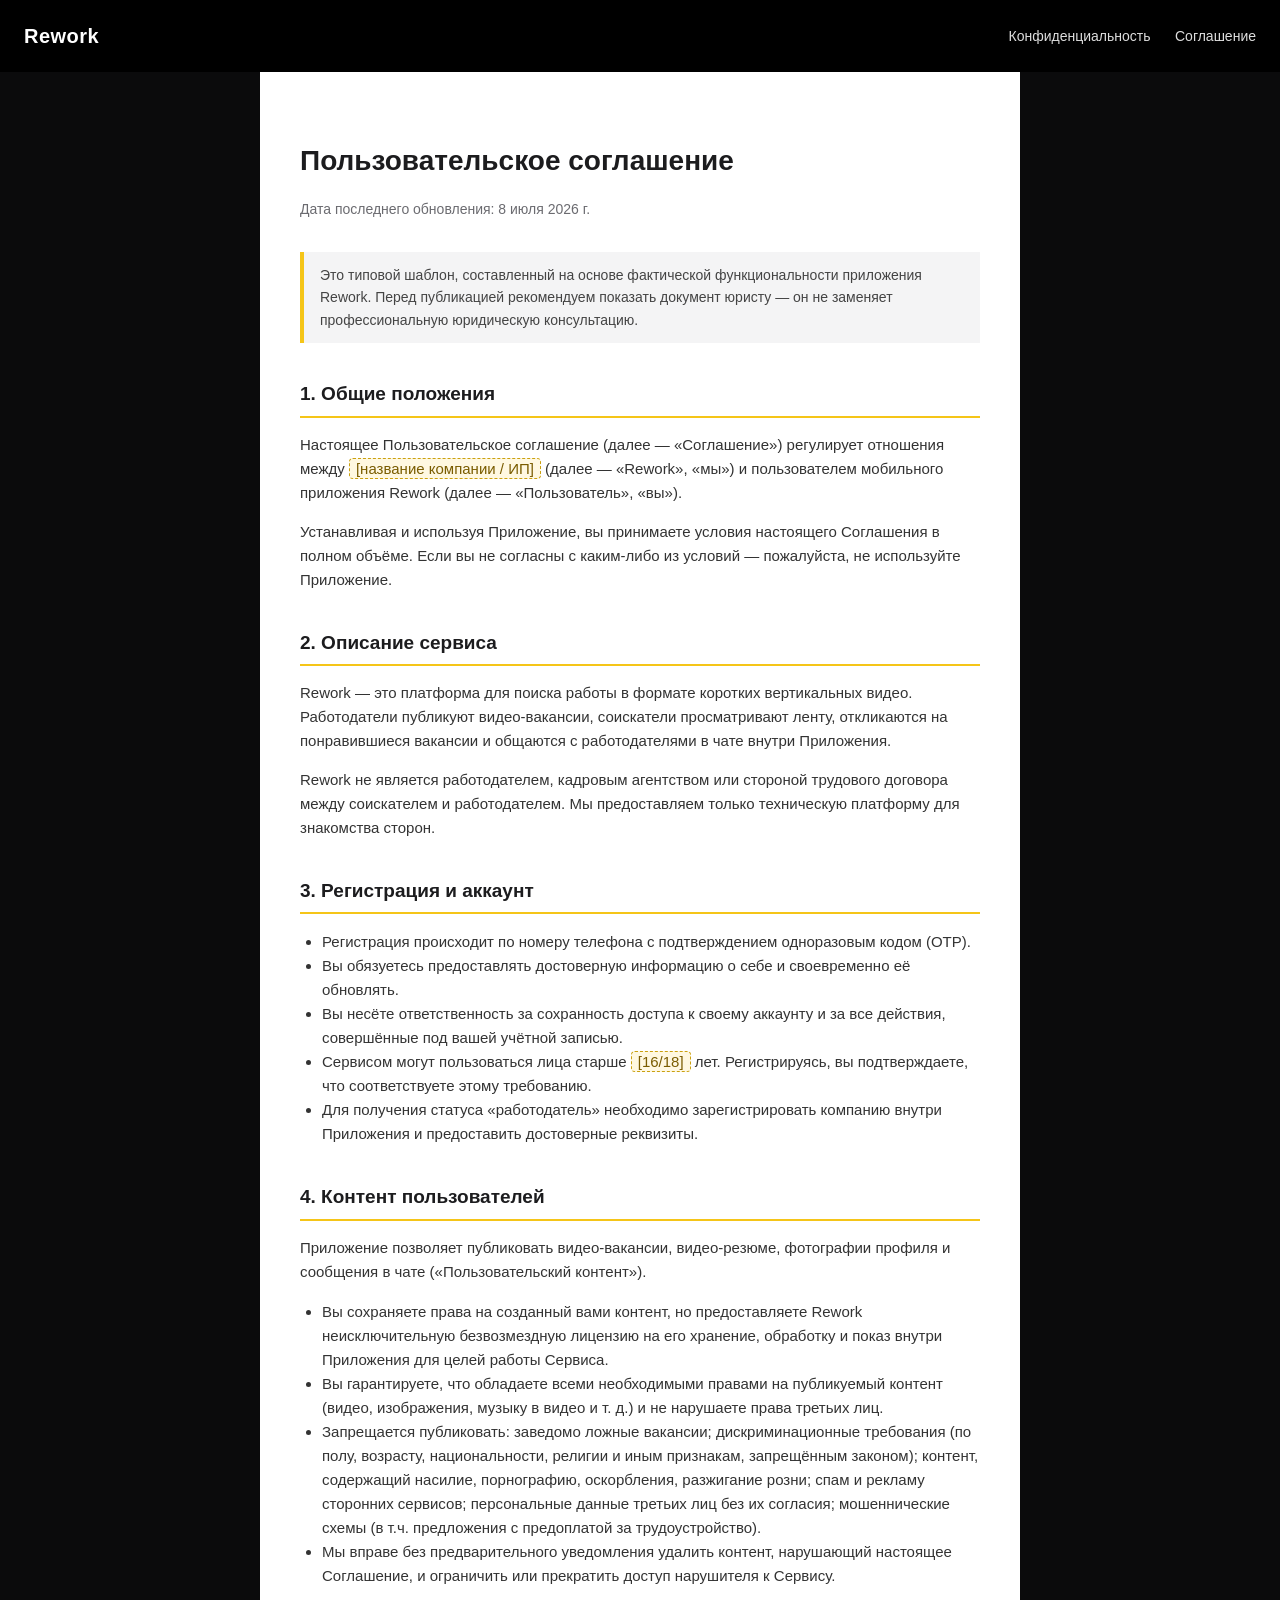
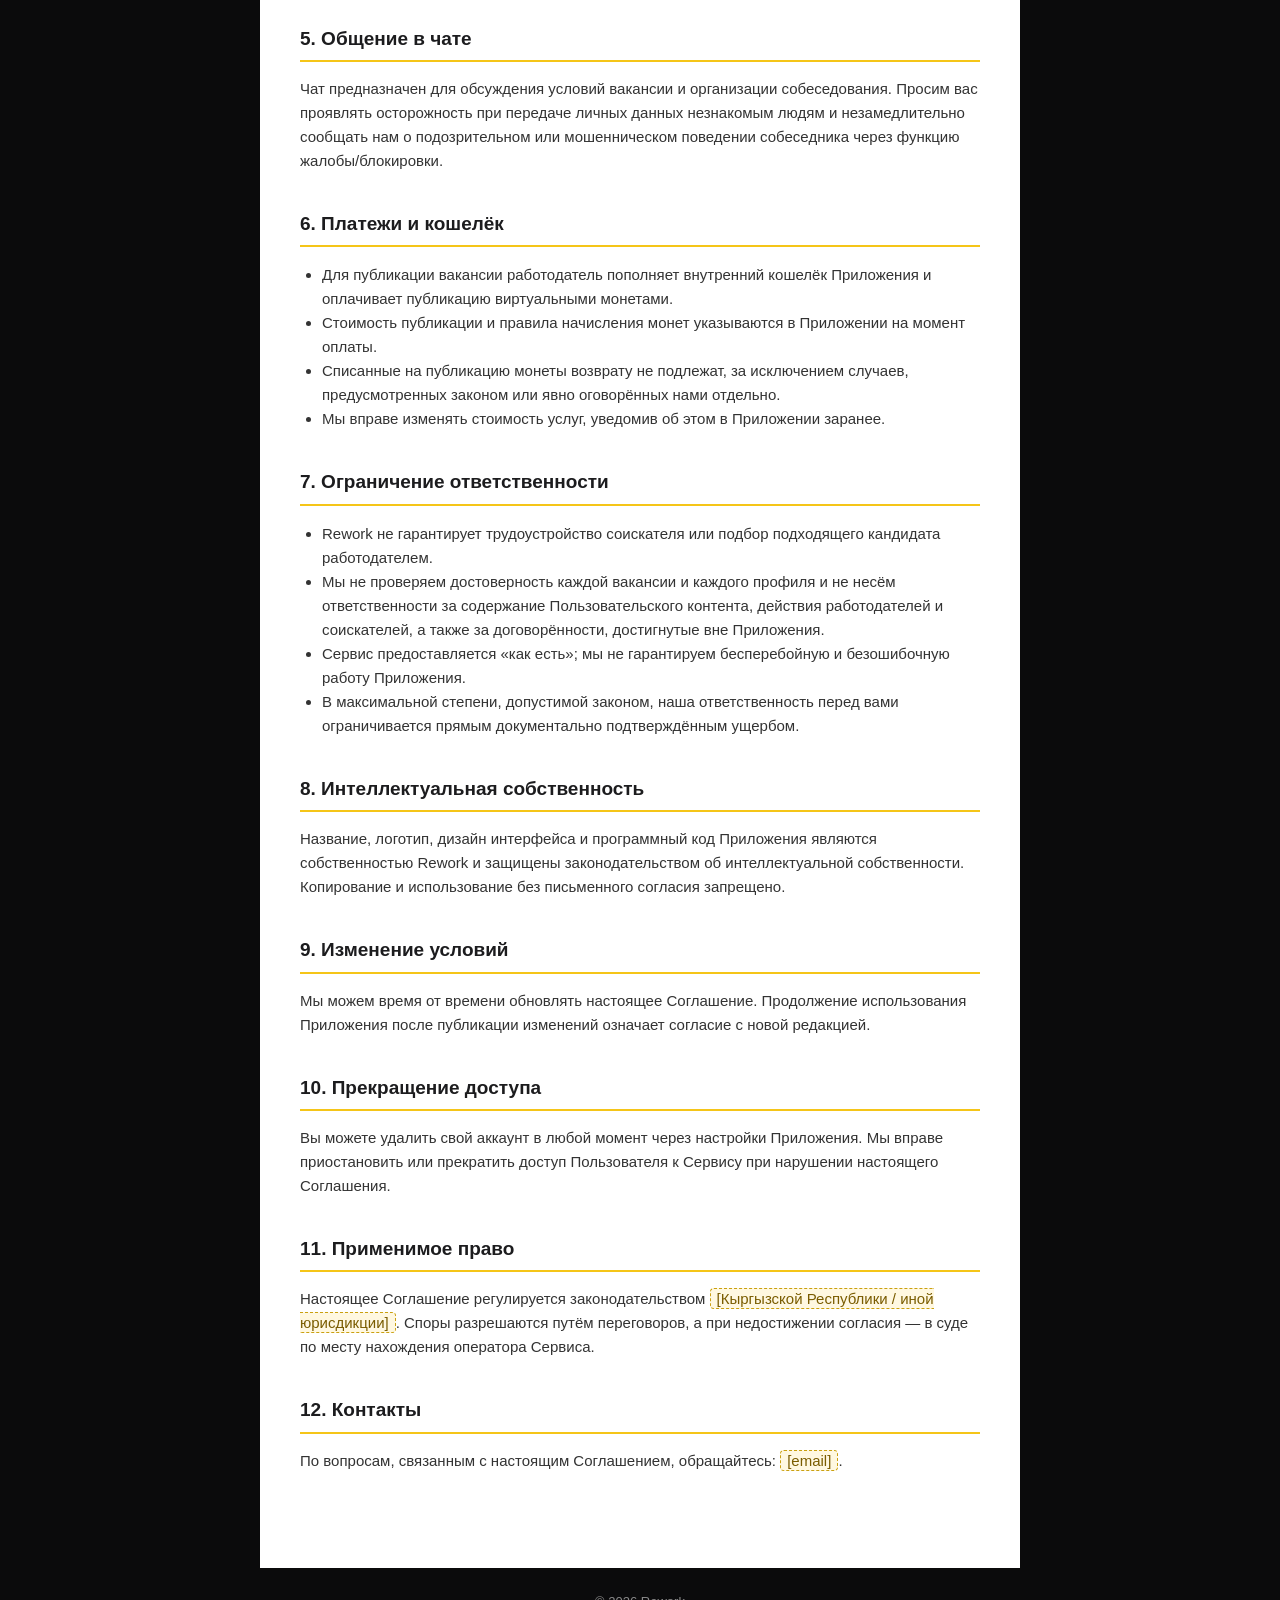
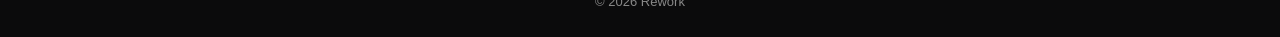
==== terms-of-service.html @ 695205e5 "Add files via upload" ====
<!DOCTYPE html>
<html lang="ru">
<head>
<meta charset="UTF-8">
<meta name="viewport" content="width=device-width, initial-scale=1.0">
<title>Rework — Пользовательское соглашение</title>
<link rel="stylesheet" href="style.css">
</head>
<body>
<header class="site-header">
  <a class="logo" href="index.html">Rework</a>
  <nav>
    <a href="privacy-policy.html">Конфиденциальность</a>
    <a href="terms-of-service.html">Соглашение</a>
  </nav>
</header>
<main>
  <h1>Пользовательское соглашение</h1>
  <p class="updated">Дата последнего обновления: 8 июля 2026 г.</p>

  <div class="notice">
    Это типовой шаблон, составленный на основе фактической функциональности приложения Rework. Перед публикацией рекомендуем показать документ юристу — он не заменяет профессиональную юридическую консультацию.
  </div>

  <h2>1. Общие положения</h2>
  <p>Настоящее Пользовательское соглашение (далее — «Соглашение») регулирует отношения между <span class="placeholder">[название компании / ИП]</span> (далее — «Rework», «мы») и пользователем мобильного приложения Rework (далее — «Пользователь», «вы»).</p>
  <p>Устанавливая и используя Приложение, вы принимаете условия настоящего Соглашения в полном объёме. Если вы не согласны с каким-либо из условий — пожалуйста, не используйте Приложение.</p>

  <h2>2. Описание сервиса</h2>
  <p>Rework — это платформа для поиска работы в формате коротких вертикальных видео. Работодатели публикуют видео-вакансии, соискатели просматривают ленту, откликаются на понравившиеся вакансии и общаются с работодателями в чате внутри Приложения.</p>
  <p>Rework не является работодателем, кадровым агентством или стороной трудового договора между соискателем и работодателем. Мы предоставляем только техническую платформу для знакомства сторон.</p>

  <h2>3. Регистрация и аккаунт</h2>
  <ul>
    <li>Регистрация происходит по номеру телефона с подтверждением одноразовым кодом (OTP).</li>
    <li>Вы обязуетесь предоставлять достоверную информацию о себе и своевременно её обновлять.</li>
    <li>Вы несёте ответственность за сохранность доступа к своему аккаунту и за все действия, совершённые под вашей учётной записью.</li>
    <li>Сервисом могут пользоваться лица старше <span class="placeholder">[16/18]</span> лет. Регистрируясь, вы подтверждаете, что соответствуете этому требованию.</li>
    <li>Для получения статуса «работодатель» необходимо зарегистрировать компанию внутри Приложения и предоставить достоверные реквизиты.</li>
  </ul>

  <h2>4. Контент пользователей</h2>
  <p>Приложение позволяет публиковать видео-вакансии, видео-резюме, фотографии профиля и сообщения в чате («Пользовательский контент»).</p>
  <ul>
    <li>Вы сохраняете права на созданный вами контент, но предоставляете Rework неисключительную безвозмездную лицензию на его хранение, обработку и показ внутри Приложения для целей работы Сервиса.</li>
    <li>Вы гарантируете, что обладаете всеми необходимыми правами на публикуемый контент (видео, изображения, музыку в видео и т. д.) и не нарушаете права третьих лиц.</li>
    <li>Запрещается публиковать: заведомо ложные вакансии; дискриминационные требования (по полу, возрасту, национальности, религии и иным признакам, запрещённым законом); контент, содержащий насилие, порнографию, оскорбления, разжигание розни; спам и рекламу сторонних сервисов; персональные данные третьих лиц без их согласия; мошеннические схемы (в т.ч. предложения с предоплатой за трудоустройство).</li>
    <li>Мы вправе без предварительного уведомления удалить контент, нарушающий настоящее Соглашение, и ограничить или прекратить доступ нарушителя к Сервису.</li>
  </ul>

  <h2>5. Общение в чате</h2>
  <p>Чат предназначен для обсуждения условий вакансии и организации собеседования. Просим вас проявлять осторожность при передаче личных данных незнакомым людям и незамедлительно сообщать нам о подозрительном или мошенническом поведении собеседника через функцию жалобы/блокировки.</p>

  <h2>6. Платежи и кошелёк</h2>
  <ul>
    <li>Для публикации вакансии работодатель пополняет внутренний кошелёк Приложения и оплачивает публикацию виртуальными монетами.</li>
    <li>Стоимость публикации и правила начисления монет указываются в Приложении на момент оплаты.</li>
    <li>Списанные на публикацию монеты возврату не подлежат, за исключением случаев, предусмотренных законом или явно оговорённых нами отдельно.</li>
    <li>Мы вправе изменять стоимость услуг, уведомив об этом в Приложении заранее.</li>
  </ul>

  <h2>7. Ограничение ответственности</h2>
  <ul>
    <li>Rework не гарантирует трудоустройство соискателя или подбор подходящего кандидата работодателем.</li>
    <li>Мы не проверяем достоверность каждой вакансии и каждого профиля и не несём ответственности за содержание Пользовательского контента, действия работодателей и соискателей, а также за договорённости, достигнутые вне Приложения.</li>
    <li>Сервис предоставляется «как есть»; мы не гарантируем бесперебойную и безошибочную работу Приложения.</li>
    <li>В максимальной степени, допустимой законом, наша ответственность перед вами ограничивается прямым документально подтверждённым ущербом.</li>
  </ul>

  <h2>8. Интеллектуальная собственность</h2>
  <p>Название, логотип, дизайн интерфейса и программный код Приложения являются собственностью Rework и защищены законодательством об интеллектуальной собственности. Копирование и использование без письменного согласия запрещено.</p>

  <h2>9. Изменение условий</h2>
  <p>Мы можем время от времени обновлять настоящее Соглашение. Продолжение использования Приложения после публикации изменений означает согласие с новой редакцией.</p>

  <h2>10. Прекращение доступа</h2>
  <p>Вы можете удалить свой аккаунт в любой момент через настройки Приложения. Мы вправе приостановить или прекратить доступ Пользователя к Сервису при нарушении настоящего Соглашения.</p>

  <h2>11. Применимое право</h2>
  <p>Настоящее Соглашение регулируется законодательством <span class="placeholder">[Кыргызской Республики / иной юрисдикции]</span>. Споры разрешаются путём переговоров, а при недостижении согласия — в суде по месту нахождения оператора Сервиса.</p>

  <h2>12. Контакты</h2>
  <p>По вопросам, связанным с настоящим Соглашением, обращайтесь: <span class="placeholder">[email]</span>.</p>
</main>
<footer>&copy; <span id="year"></span> Rework</footer>
<script>document.getElementById('year').textContent = new Date().getFullYear();</script>
</body>
</html>
---- style.css ----
:root {
  --bg: #0b0b0c;
  --card: #ffffff;
  --text: #1c1c1e;
  --muted: #6b6b70;
  --accent: #f5c518;
  --accent-dark: #caa010;
  --border: #e6e6e8;
}

* { box-sizing: border-box; }

body {
  margin: 0;
  background: var(--bg);
  color: var(--text);
  font-family: -apple-system, BlinkMacSystemFont, "Segoe UI", Roboto, Helvetica, Arial, sans-serif;
  line-height: 1.6;
}

header.site-header {
  background: #000;
  padding: 20px 24px;
  display: flex;
  align-items: center;
  justify-content: space-between;
}

header.site-header .logo {
  color: #fff;
  font-weight: 700;
  font-size: 20px;
  text-decoration: none;
  letter-spacing: 0.5px;
}

header.site-header nav a {
  color: #ddd;
  text-decoration: none;
  margin-left: 20px;
  font-size: 14px;
}

header.site-header nav a:hover { color: var(--accent); }

main {
  max-width: 760px;
  margin: 0 auto;
  background: var(--card);
  padding: 48px 40px 80px;
  min-height: 70vh;
}

@media (max-width: 640px) {
  main { padding: 32px 20px 60px; }
}

h1 {
  font-size: 28px;
  margin-bottom: 4px;
}

.updated {
  color: var(--muted);
  font-size: 14px;
  margin-bottom: 32px;
}

h2 {
  font-size: 19px;
  margin-top: 36px;
  margin-bottom: 10px;
  border-bottom: 2px solid var(--accent);
  padding-bottom: 6px;
}

h3 {
  font-size: 16px;
  margin-top: 20px;
  margin-bottom: 6px;
}

p, li { color: #333; font-size: 15px; }

ul, ol { padding-left: 22px; }

a { color: var(--accent-dark); }

.placeholder {
  background: #fff8e1;
  border: 1px dashed var(--accent-dark);
  padding: 1px 6px;
  border-radius: 4px;
  font-style: normal;
  color: #7a5c00;
}

.notice {
  background: #f4f4f5;
  border-left: 4px solid var(--accent);
  padding: 12px 16px;
  margin: 24px 0;
  font-size: 14px;
  color: #444;
}

footer {
  text-align: center;
  color: #888;
  font-size: 13px;
  padding: 24px;
}

.home-links {
  display: grid;
  gap: 16px;
  margin-top: 32px;
}

.home-links a.card-link {
  display: block;
  padding: 20px;
  border: 1px solid var(--border);
  border-radius: 10px;
  text-decoration: none;
  color: var(--text);
  font-weight: 600;
}

.home-links a.card-link:hover {
  border-color: var(--accent);
}

.home-links a.card-link span {
  display: block;
  font-weight: 400;
  color: var(--muted);
  font-size: 13px;
  margin-top: 4px;
}
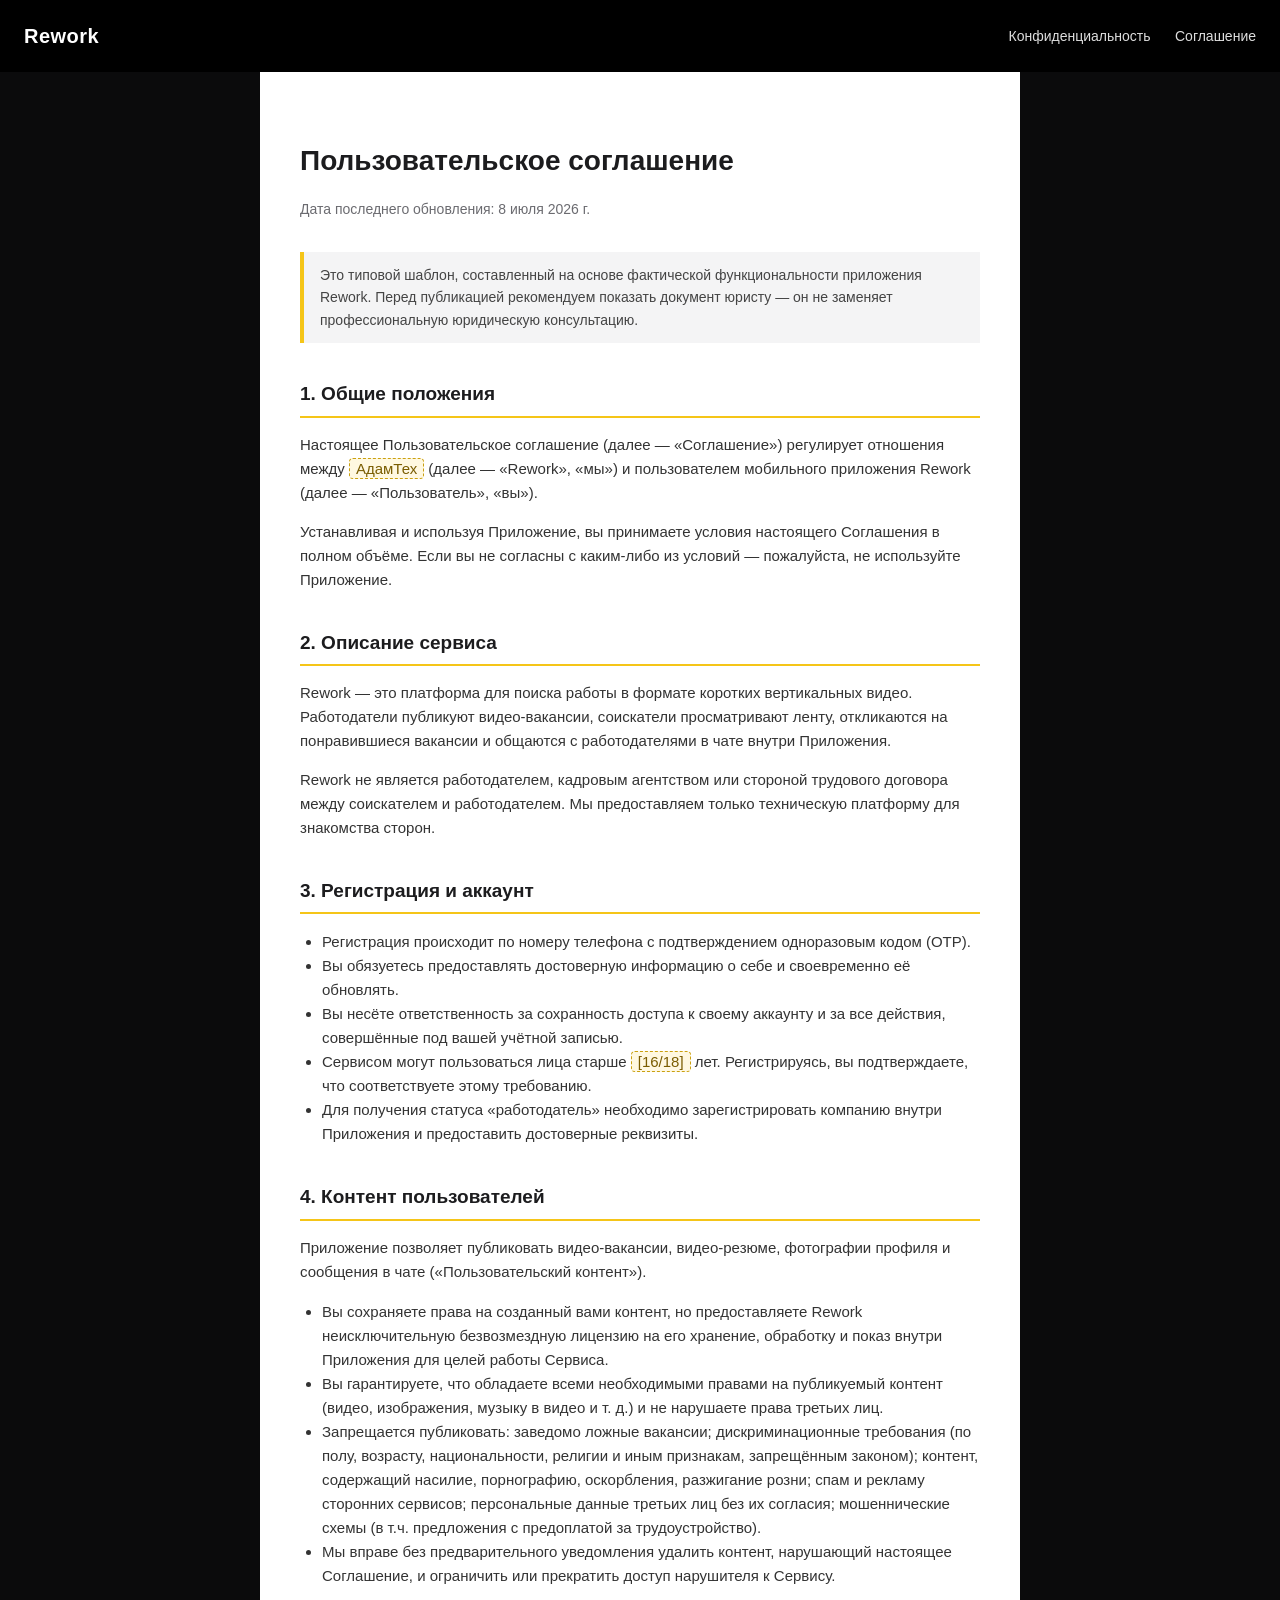
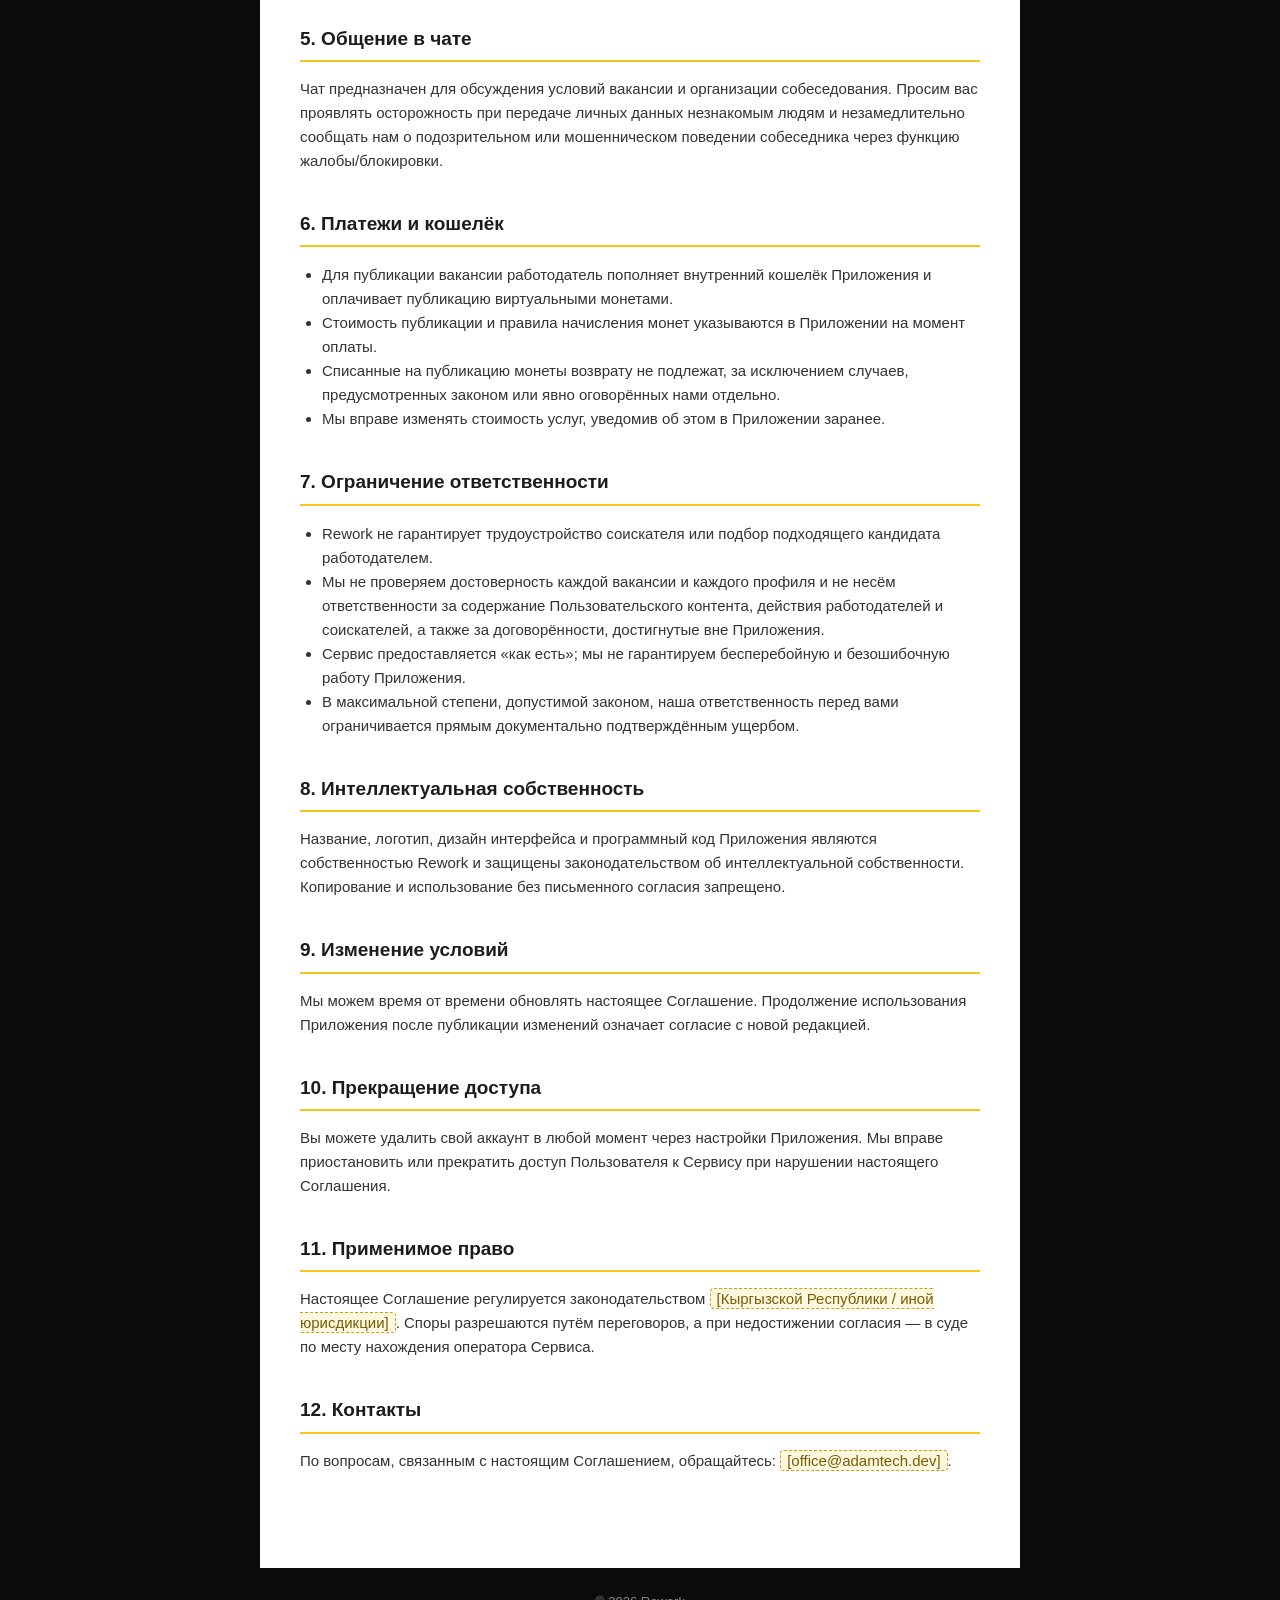
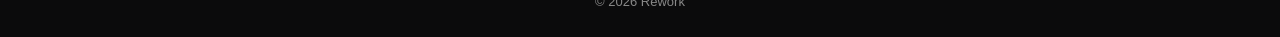
==== commit 9fa41d68: "Update terms-of-service.html" ====
--- a/terms-of-service.html
+++ b/terms-of-service.html
@@ -23,7 +23,7 @@
   </div>
 
   <h2>1. Общие положения</h2>
-  <p>Настоящее Пользовательское соглашение (далее — «Соглашение») регулирует отношения между <span class="placeholder">[название компании / ИП]</span> (далее — «Rework», «мы») и пользователем мобильного приложения Rework (далее — «Пользователь», «вы»).</p>
+  <p>Настоящее Пользовательское соглашение (далее — «Соглашение») регулирует отношения между <span class="placeholder"> АдамТех</span> (далее — «Rework», «мы») и пользователем мобильного приложения Rework (далее — «Пользователь», «вы»).</p>
   <p>Устанавливая и используя Приложение, вы принимаете условия настоящего Соглашения в полном объёме. Если вы не согласны с каким-либо из условий — пожалуйста, не используйте Приложение.</p>
 
   <h2>2. Описание сервиса</h2>
@@ -80,7 +80,7 @@
   <p>Настоящее Соглашение регулируется законодательством <span class="placeholder">[Кыргызской Республики / иной юрисдикции]</span>. Споры разрешаются путём переговоров, а при недостижении согласия — в суде по месту нахождения оператора Сервиса.</p>
 
   <h2>12. Контакты</h2>
-  <p>По вопросам, связанным с настоящим Соглашением, обращайтесь: <span class="placeholder">[email]</span>.</p>
+  <p>По вопросам, связанным с настоящим Соглашением, обращайтесь: <span class="placeholder">[office@adamtech.dev]</span>.</p>
 </main>
 <footer>&copy; <span id="year"></span> Rework</footer>
 <script>document.getElementById('year').textContent = new Date().getFullYear();</script>
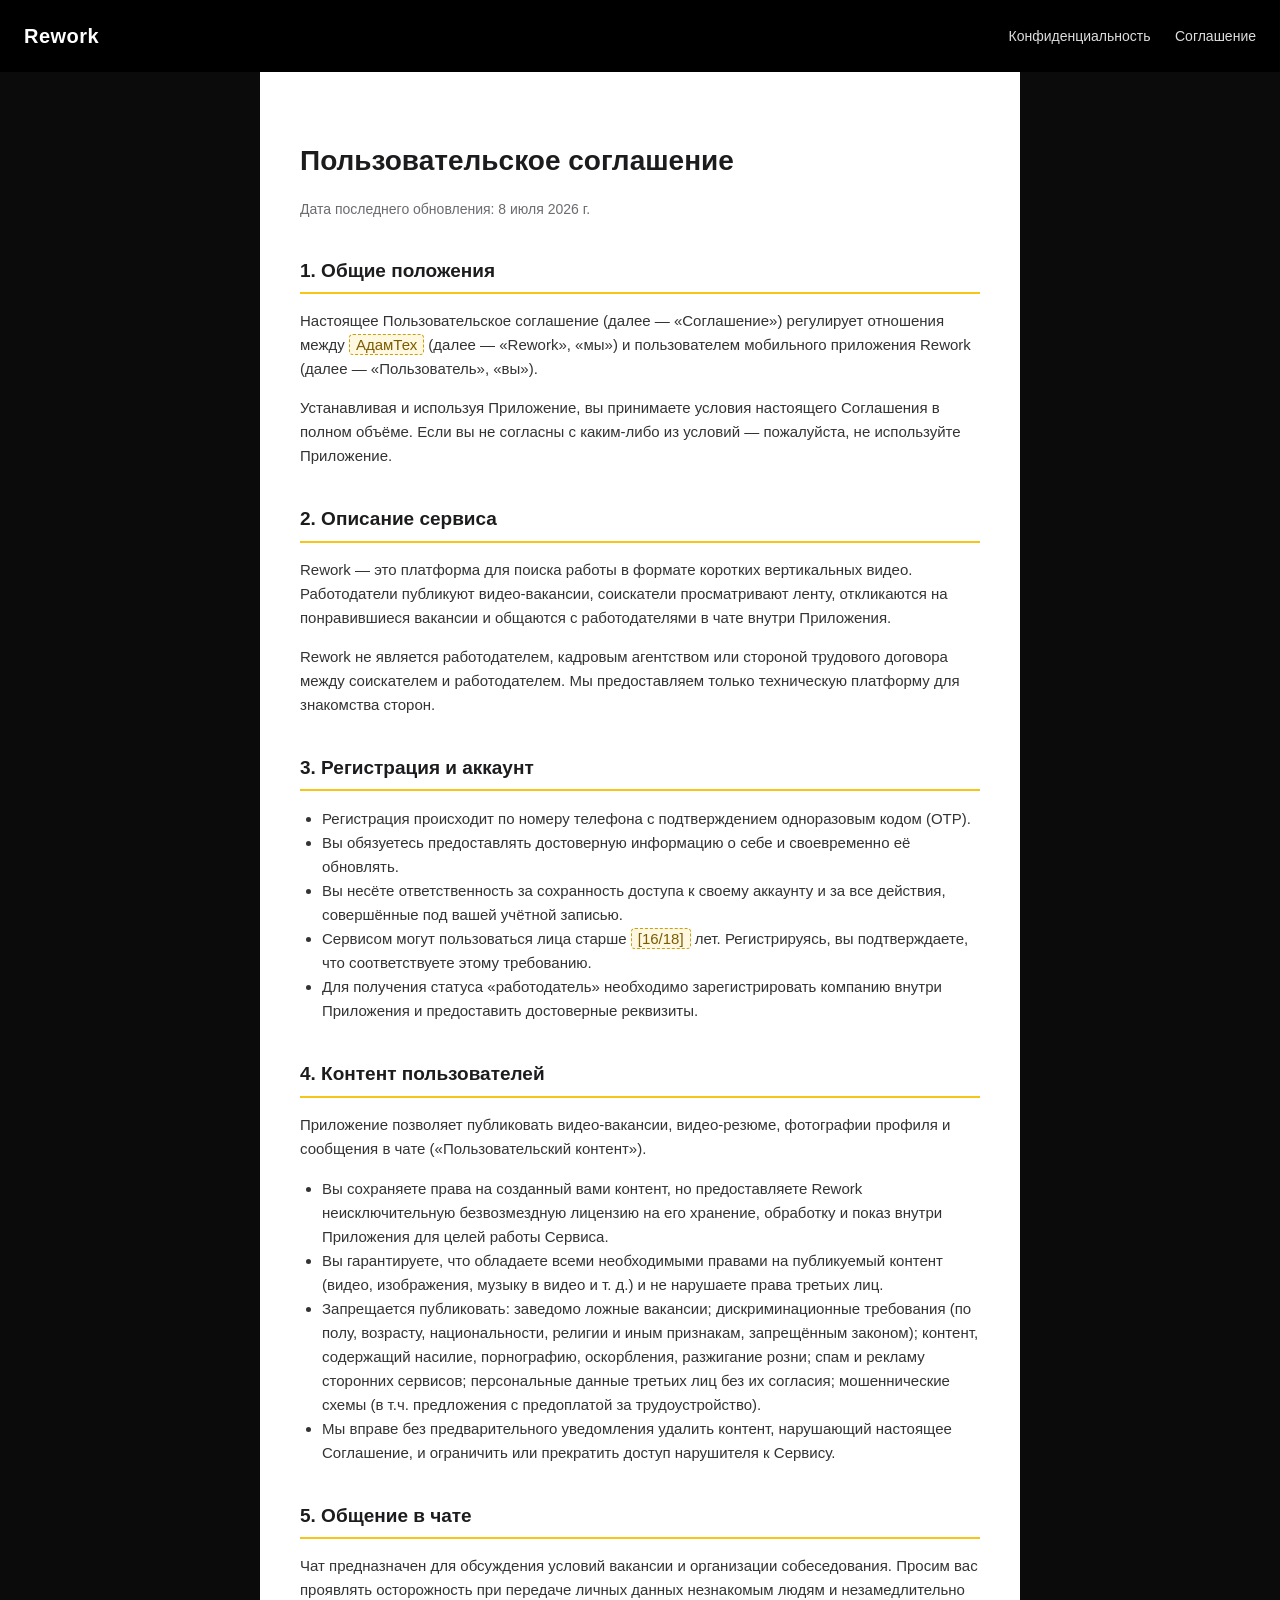
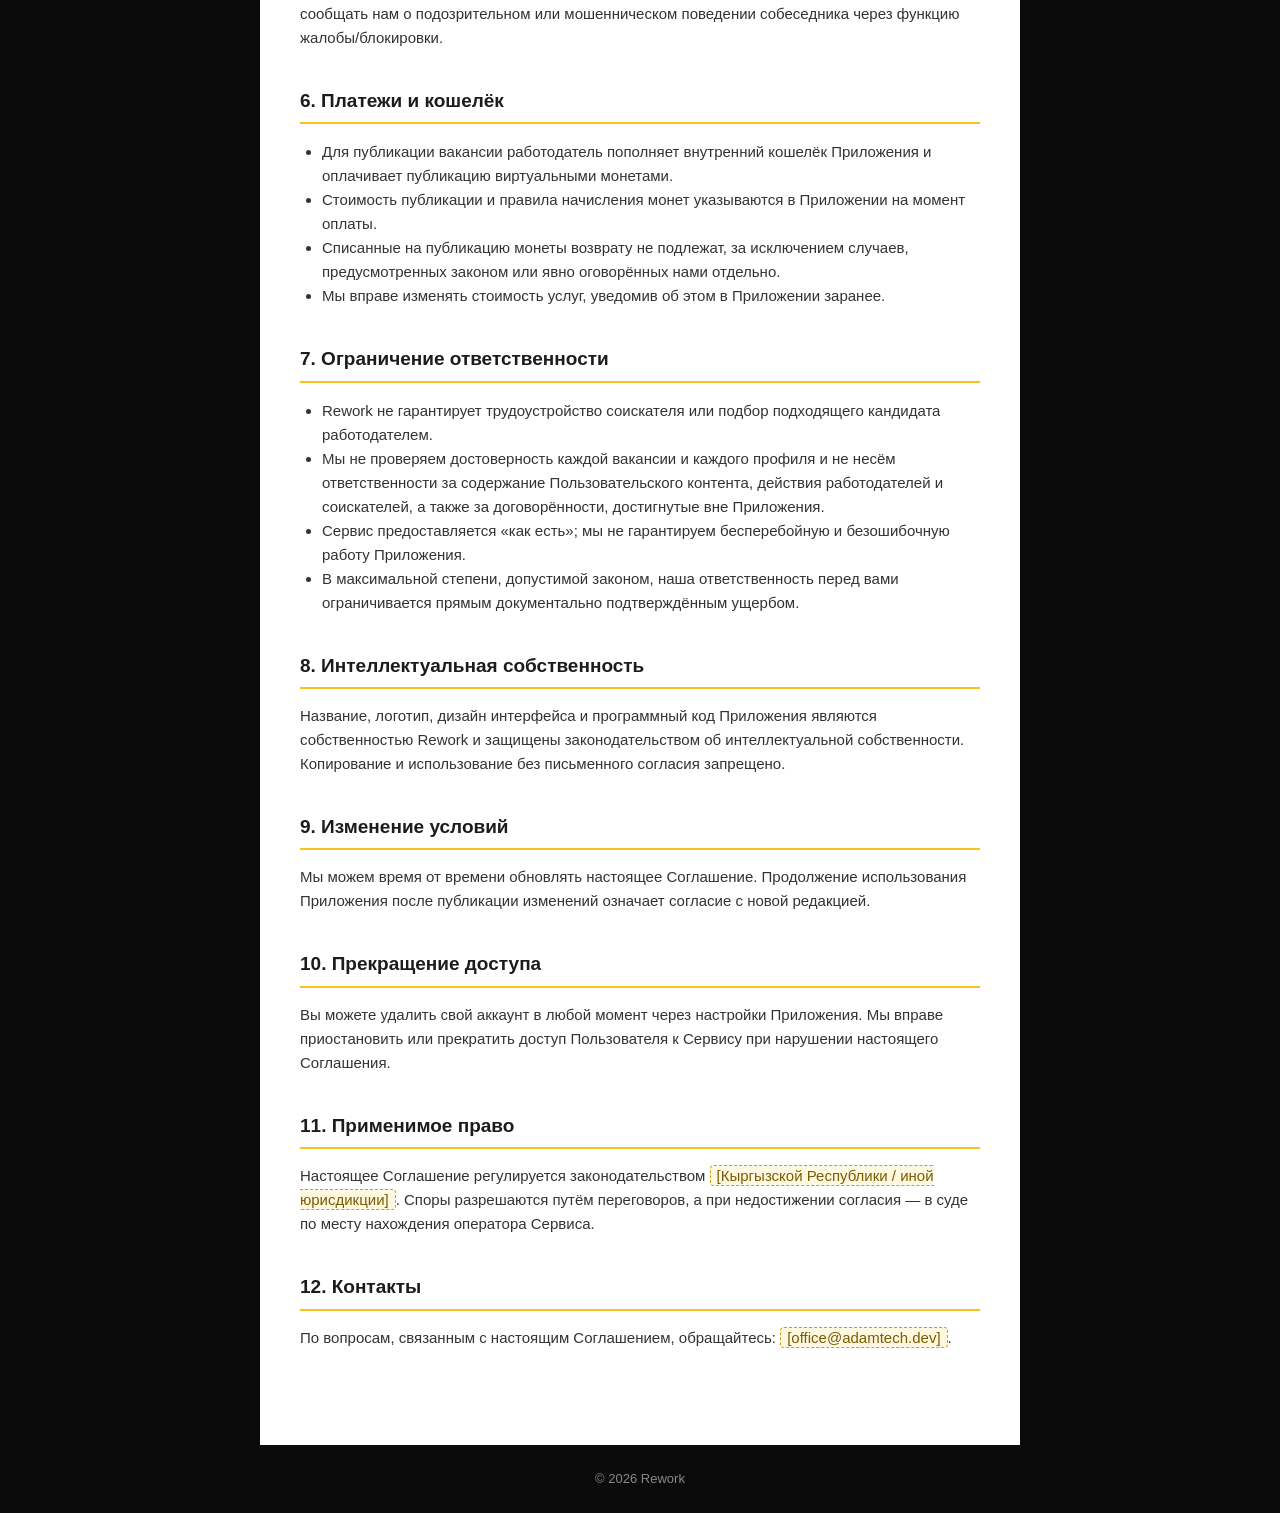
==== commit 2efe554b: "Remove legal notice from terms of service Removed the notice about the template and legal consultati" ====
--- a/terms-of-service.html
+++ b/terms-of-service.html
@@ -17,10 +17,7 @@
 <main>
   <h1>Пользовательское соглашение</h1>
   <p class="updated">Дата последнего обновления: 8 июля 2026 г.</p>
-
-  <div class="notice">
-    Это типовой шаблон, составленный на основе фактической функциональности приложения Rework. Перед публикацией рекомендуем показать документ юристу — он не заменяет профессиональную юридическую консультацию.
-  </div>
+  
 
   <h2>1. Общие положения</h2>
   <p>Настоящее Пользовательское соглашение (далее — «Соглашение») регулирует отношения между <span class="placeholder"> АдамТех</span> (далее — «Rework», «мы») и пользователем мобильного приложения Rework (далее — «Пользователь», «вы»).</p>
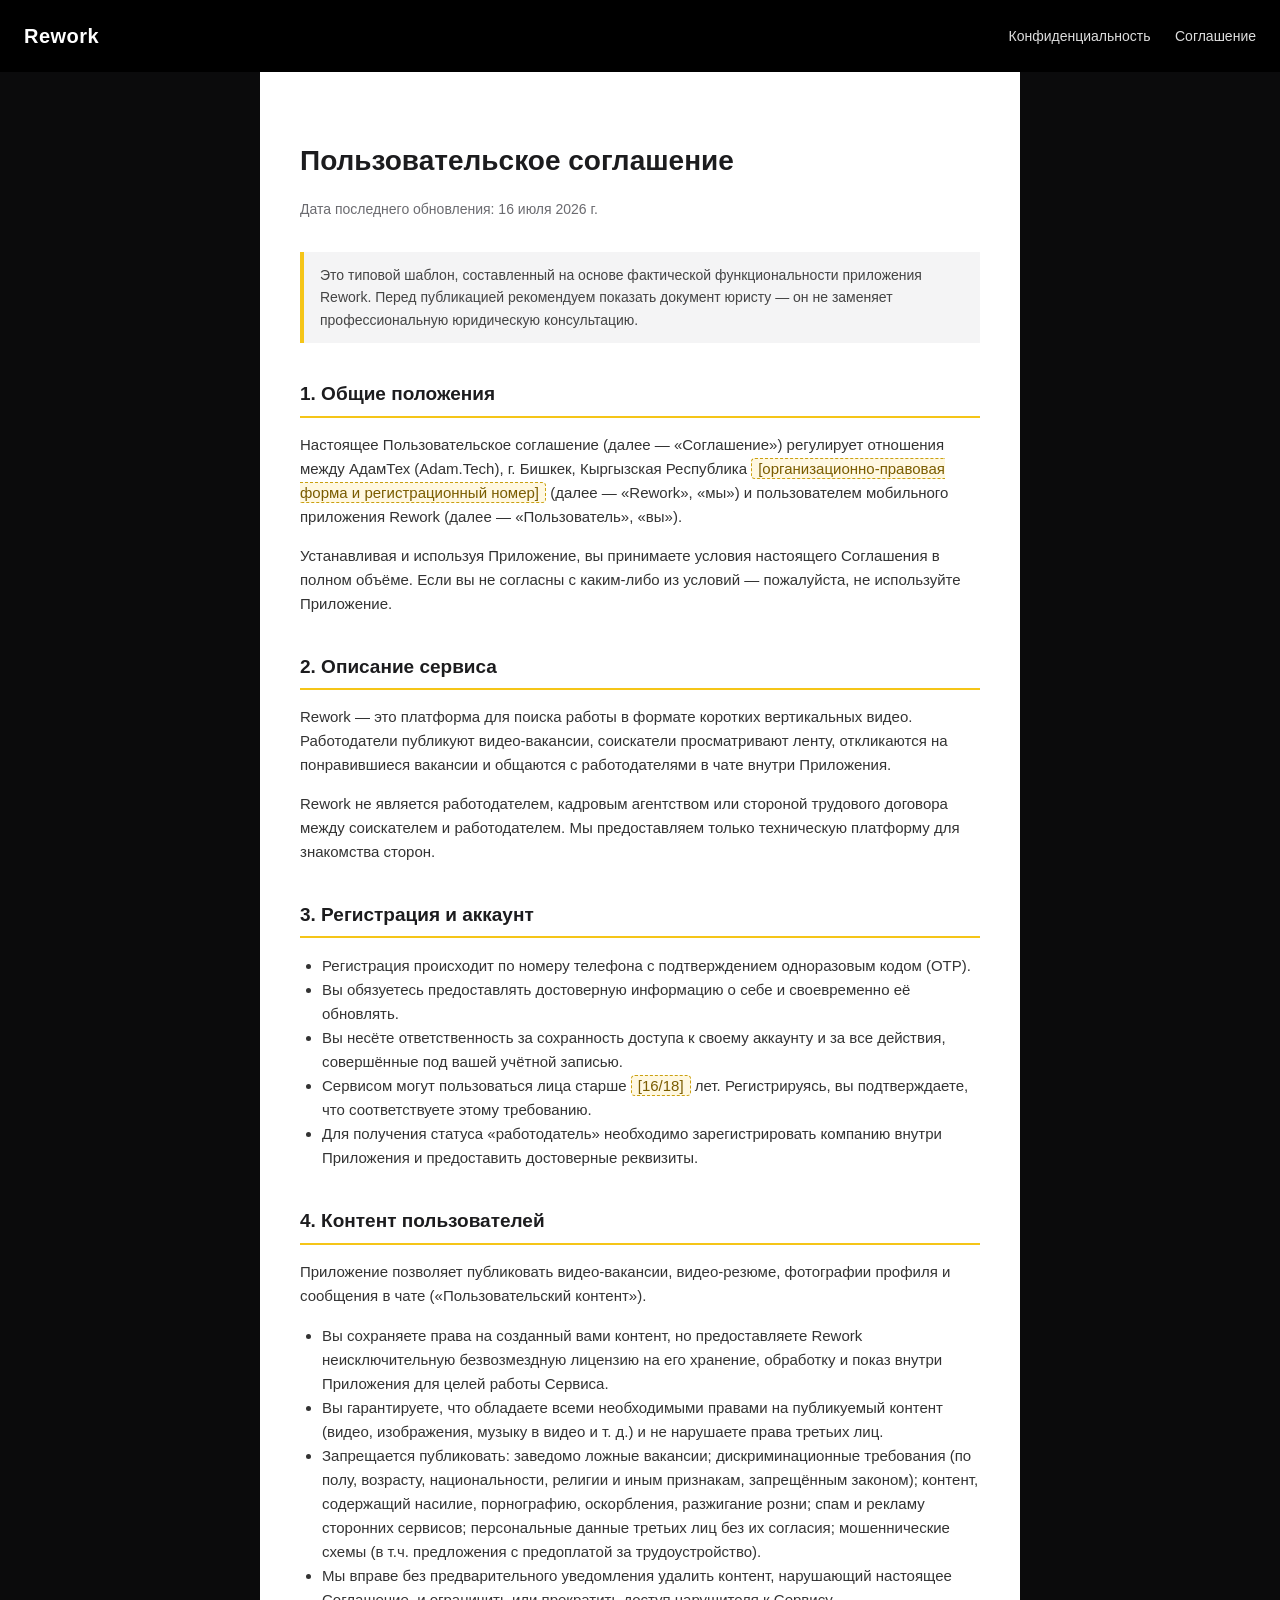
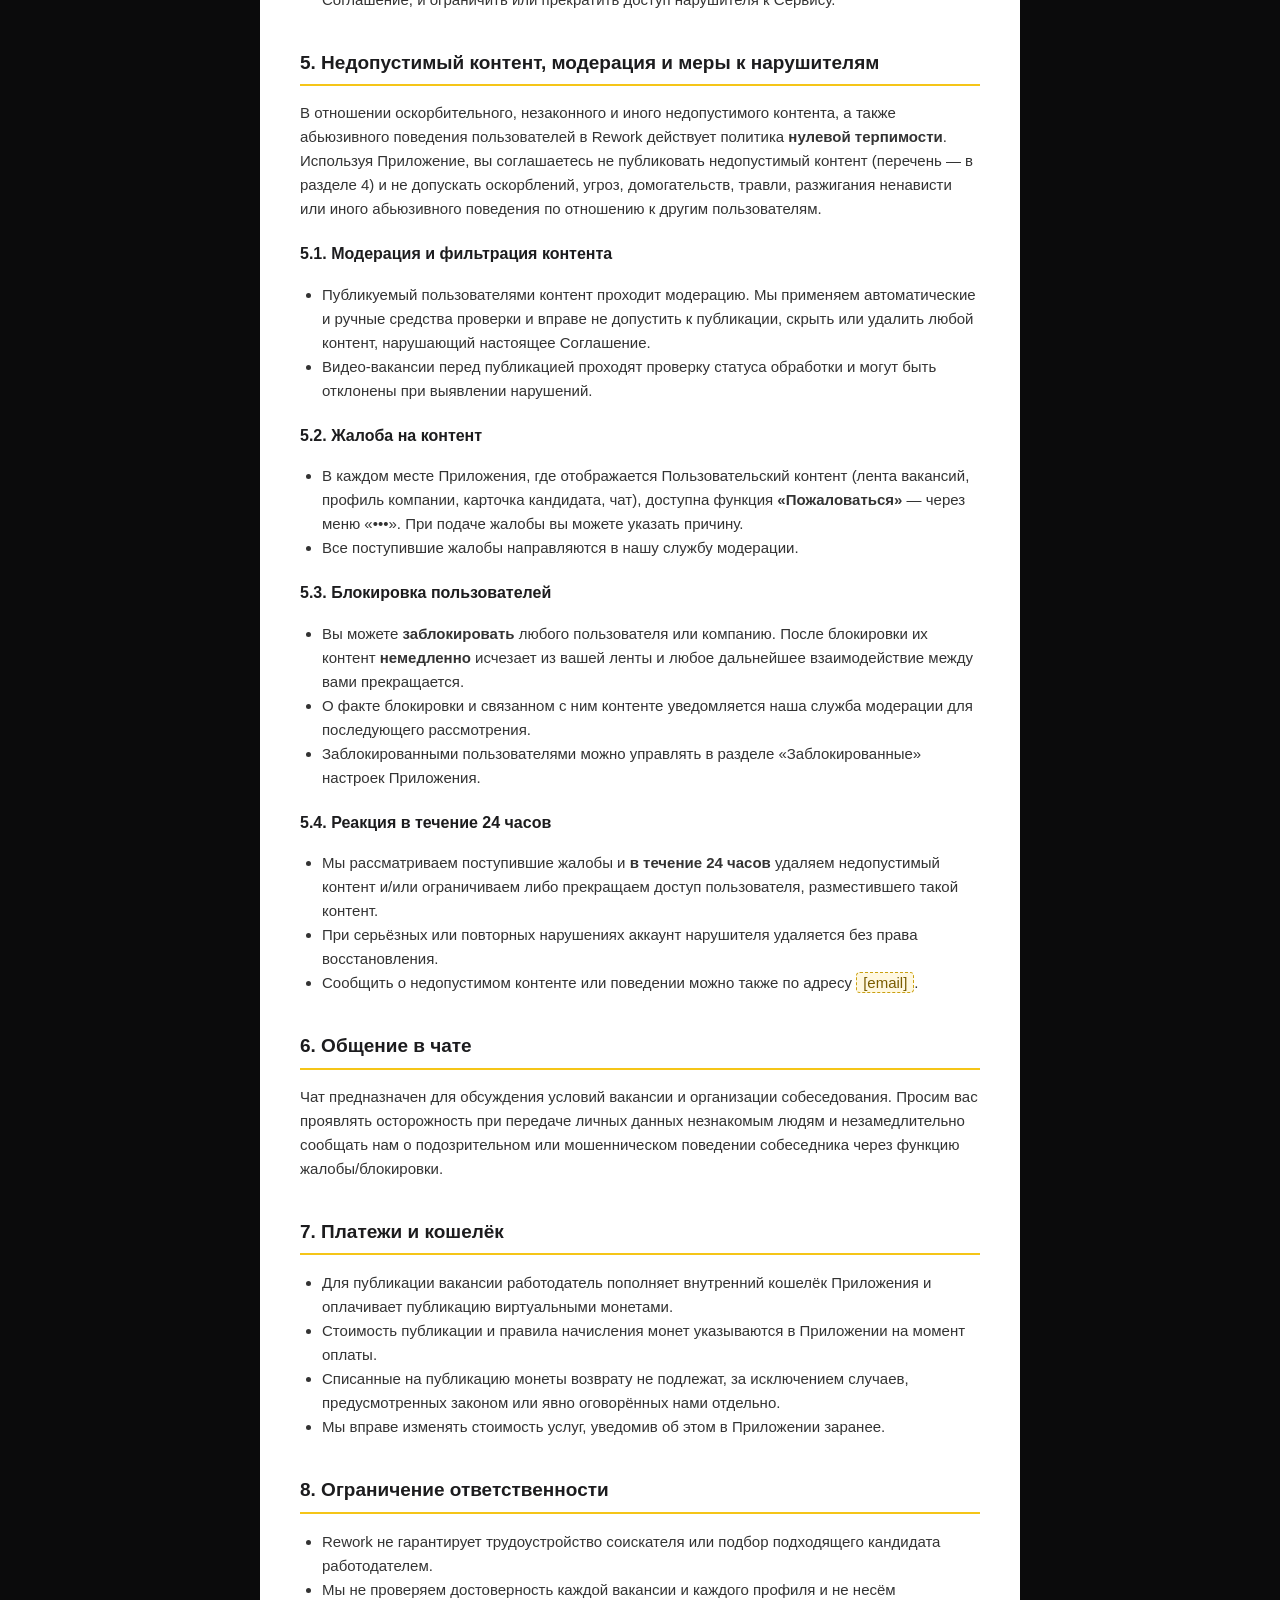
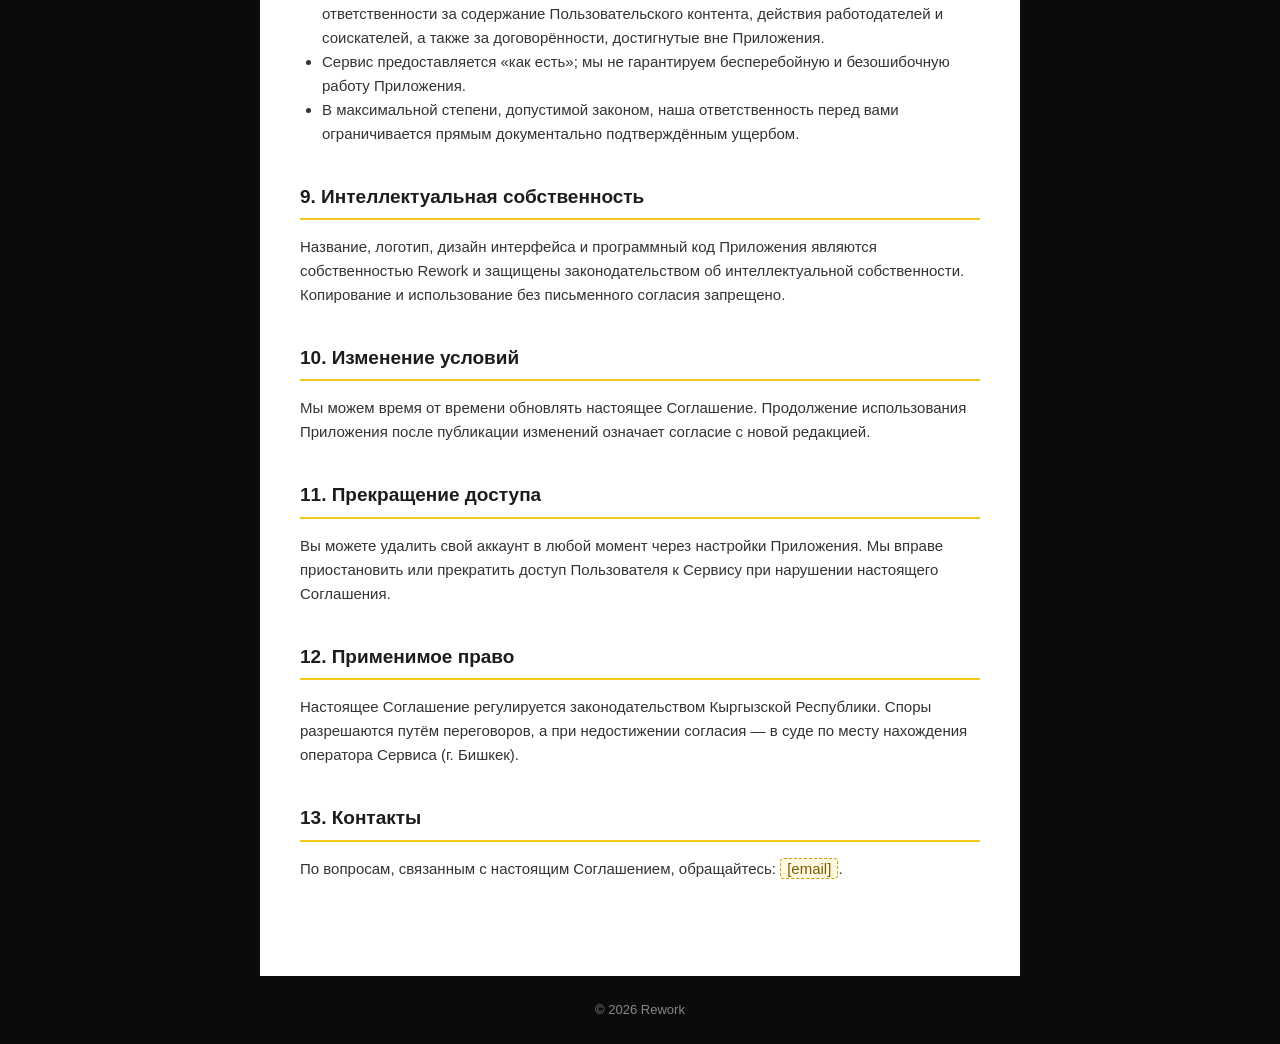
==== commit 10b49f39: "Update terms-of-service.html" ====
--- a/terms-of-service.html
+++ b/terms-of-service.html
@@ -16,11 +16,14 @@
 </header>
 <main>
   <h1>Пользовательское соглашение</h1>
-  <p class="updated">Дата последнего обновления: 8 июля 2026 г.</p>
-  
+  <p class="updated">Дата последнего обновления: 16 июля 2026 г.</p>
+
+  <div class="notice">
+    Это типовой шаблон, составленный на основе фактической функциональности приложения Rework. Перед публикацией рекомендуем показать документ юристу — он не заменяет профессиональную юридическую консультацию.
+  </div>
 
   <h2>1. Общие положения</h2>
-  <p>Настоящее Пользовательское соглашение (далее — «Соглашение») регулирует отношения между <span class="placeholder"> АдамТех</span> (далее — «Rework», «мы») и пользователем мобильного приложения Rework (далее — «Пользователь», «вы»).</p>
+  <p>Настоящее Пользовательское соглашение (далее — «Соглашение») регулирует отношения между АдамТех (Adam.Tech), г. Бишкек, Кыргызская Республика <span class="placeholder">[организационно-правовая форма и регистрационный номер]</span> (далее — «Rework», «мы») и пользователем мобильного приложения Rework (далее — «Пользователь», «вы»).</p>
   <p>Устанавливая и используя Приложение, вы принимаете условия настоящего Соглашения в полном объёме. Если вы не согласны с каким-либо из условий — пожалуйста, не используйте Приложение.</p>
 
   <h2>2. Описание сервиса</h2>
@@ -45,10 +48,39 @@
     <li>Мы вправе без предварительного уведомления удалить контент, нарушающий настоящее Соглашение, и ограничить или прекратить доступ нарушителя к Сервису.</li>
   </ul>
 
-  <h2>5. Общение в чате</h2>
+  <h2>5. Недопустимый контент, модерация и меры к нарушителям</h2>
+  <p>В отношении оскорбительного, незаконного и иного недопустимого контента, а также абьюзивного поведения пользователей в Rework действует политика <strong>нулевой терпимости</strong>. Используя Приложение, вы соглашаетесь не публиковать недопустимый контент (перечень — в разделе 4) и не допускать оскорблений, угроз, домогательств, травли, разжигания ненависти или иного абьюзивного поведения по отношению к другим пользователям.</p>
+
+  <h3>5.1. Модерация и фильтрация контента</h3>
+  <ul>
+    <li>Публикуемый пользователями контент проходит модерацию. Мы применяем автоматические и ручные средства проверки и вправе не допустить к публикации, скрыть или удалить любой контент, нарушающий настоящее Соглашение.</li>
+    <li>Видео-вакансии перед публикацией проходят проверку статуса обработки и могут быть отклонены при выявлении нарушений.</li>
+  </ul>
+
+  <h3>5.2. Жалоба на контент</h3>
+  <ul>
+    <li>В каждом месте Приложения, где отображается Пользовательский контент (лента вакансий, профиль компании, карточка кандидата, чат), доступна функция <strong>«Пожаловаться»</strong> — через меню «•••». При подаче жалобы вы можете указать причину.</li>
+    <li>Все поступившие жалобы направляются в нашу службу модерации.</li>
+  </ul>
+
+  <h3>5.3. Блокировка пользователей</h3>
+  <ul>
+    <li>Вы можете <strong>заблокировать</strong> любого пользователя или компанию. После блокировки их контент <strong>немедленно</strong> исчезает из вашей ленты и любое дальнейшее взаимодействие между вами прекращается.</li>
+    <li>О факте блокировки и связанном с ним контенте уведомляется наша служба модерации для последующего рассмотрения.</li>
+    <li>Заблокированными пользователями можно управлять в разделе «Заблокированные» настроек Приложения.</li>
+  </ul>
+
+  <h3>5.4. Реакция в течение 24 часов</h3>
+  <ul>
+    <li>Мы рассматриваем поступившие жалобы и <strong>в течение 24 часов</strong> удаляем недопустимый контент и/или ограничиваем либо прекращаем доступ пользователя, разместившего такой контент.</li>
+    <li>При серьёзных или повторных нарушениях аккаунт нарушителя удаляется без права восстановления.</li>
+    <li>Сообщить о недопустимом контенте или поведении можно также по адресу <span class="placeholder">[email]</span>.</li>
+  </ul>
+
+  <h2>6. Общение в чате</h2>
   <p>Чат предназначен для обсуждения условий вакансии и организации собеседования. Просим вас проявлять осторожность при передаче личных данных незнакомым людям и незамедлительно сообщать нам о подозрительном или мошенническом поведении собеседника через функцию жалобы/блокировки.</p>
 
-  <h2>6. Платежи и кошелёк</h2>
+  <h2>7. Платежи и кошелёк</h2>
   <ul>
     <li>Для публикации вакансии работодатель пополняет внутренний кошелёк Приложения и оплачивает публикацию виртуальными монетами.</li>
     <li>Стоимость публикации и правила начисления монет указываются в Приложении на момент оплаты.</li>
@@ -56,7 +88,7 @@
     <li>Мы вправе изменять стоимость услуг, уведомив об этом в Приложении заранее.</li>
   </ul>
 
-  <h2>7. Ограничение ответственности</h2>
+  <h2>8. Ограничение ответственности</h2>
   <ul>
     <li>Rework не гарантирует трудоустройство соискателя или подбор подходящего кандидата работодателем.</li>
     <li>Мы не проверяем достоверность каждой вакансии и каждого профиля и не несём ответственности за содержание Пользовательского контента, действия работодателей и соискателей, а также за договорённости, достигнутые вне Приложения.</li>
@@ -64,20 +96,20 @@
     <li>В максимальной степени, допустимой законом, наша ответственность перед вами ограничивается прямым документально подтверждённым ущербом.</li>
   </ul>
 
-  <h2>8. Интеллектуальная собственность</h2>
+  <h2>9. Интеллектуальная собственность</h2>
   <p>Название, логотип, дизайн интерфейса и программный код Приложения являются собственностью Rework и защищены законодательством об интеллектуальной собственности. Копирование и использование без письменного согласия запрещено.</p>
 
-  <h2>9. Изменение условий</h2>
+  <h2>10. Изменение условий</h2>
   <p>Мы можем время от времени обновлять настоящее Соглашение. Продолжение использования Приложения после публикации изменений означает согласие с новой редакцией.</p>
 
-  <h2>10. Прекращение доступа</h2>
+  <h2>11. Прекращение доступа</h2>
   <p>Вы можете удалить свой аккаунт в любой момент через настройки Приложения. Мы вправе приостановить или прекратить доступ Пользователя к Сервису при нарушении настоящего Соглашения.</p>
 
-  <h2>11. Применимое право</h2>
-  <p>Настоящее Соглашение регулируется законодательством <span class="placeholder">[Кыргызской Республики / иной юрисдикции]</span>. Споры разрешаются путём переговоров, а при недостижении согласия — в суде по месту нахождения оператора Сервиса.</p>
+  <h2>12. Применимое право</h2>
+  <p>Настоящее Соглашение регулируется законодательством Кыргызской Республики. Споры разрешаются путём переговоров, а при недостижении согласия — в суде по месту нахождения оператора Сервиса (г. Бишкек).</p>
 
-  <h2>12. Контакты</h2>
-  <p>По вопросам, связанным с настоящим Соглашением, обращайтесь: <span class="placeholder">[office@adamtech.dev]</span>.</p>
+  <h2>13. Контакты</h2>
+  <p>По вопросам, связанным с настоящим Соглашением, обращайтесь: <span class="placeholder">[email]</span>.</p>
 </main>
 <footer>&copy; <span id="year"></span> Rework</footer>
 <script>document.getElementById('year').textContent = new Date().getFullYear();</script>
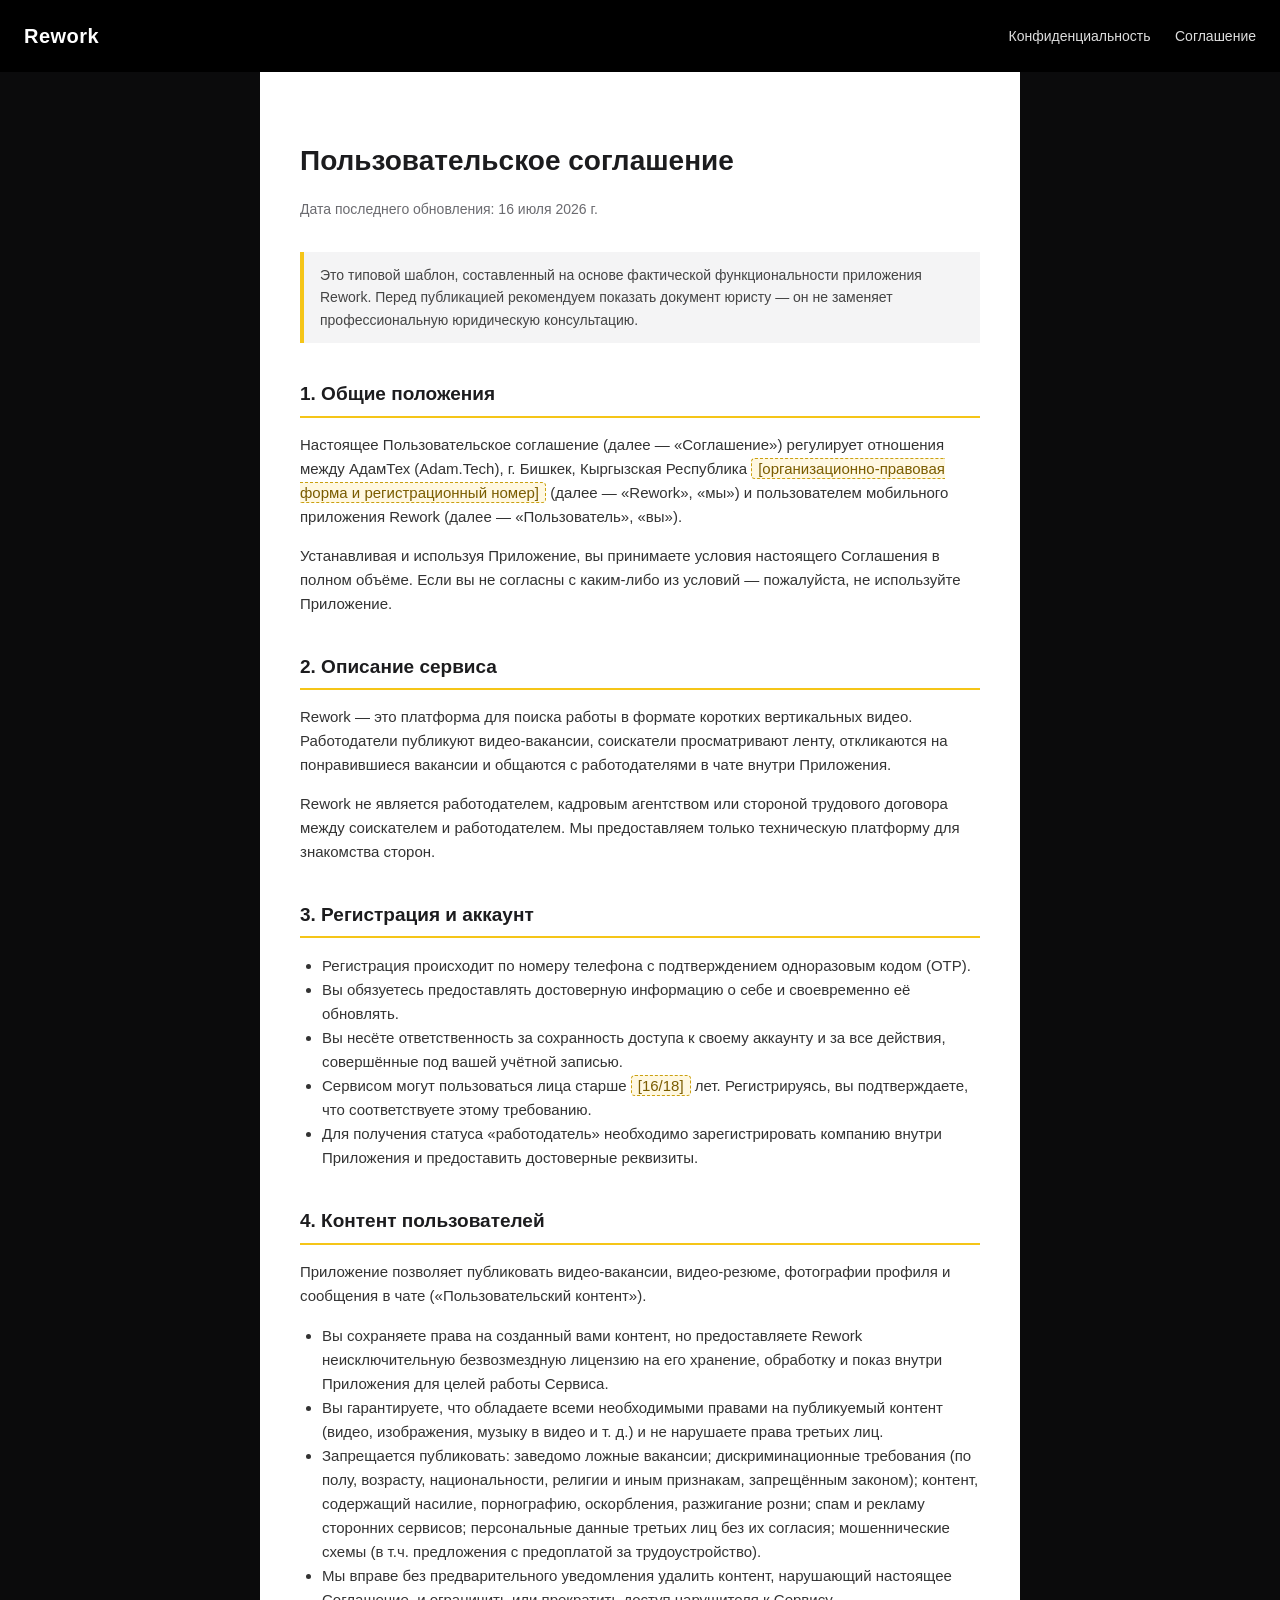
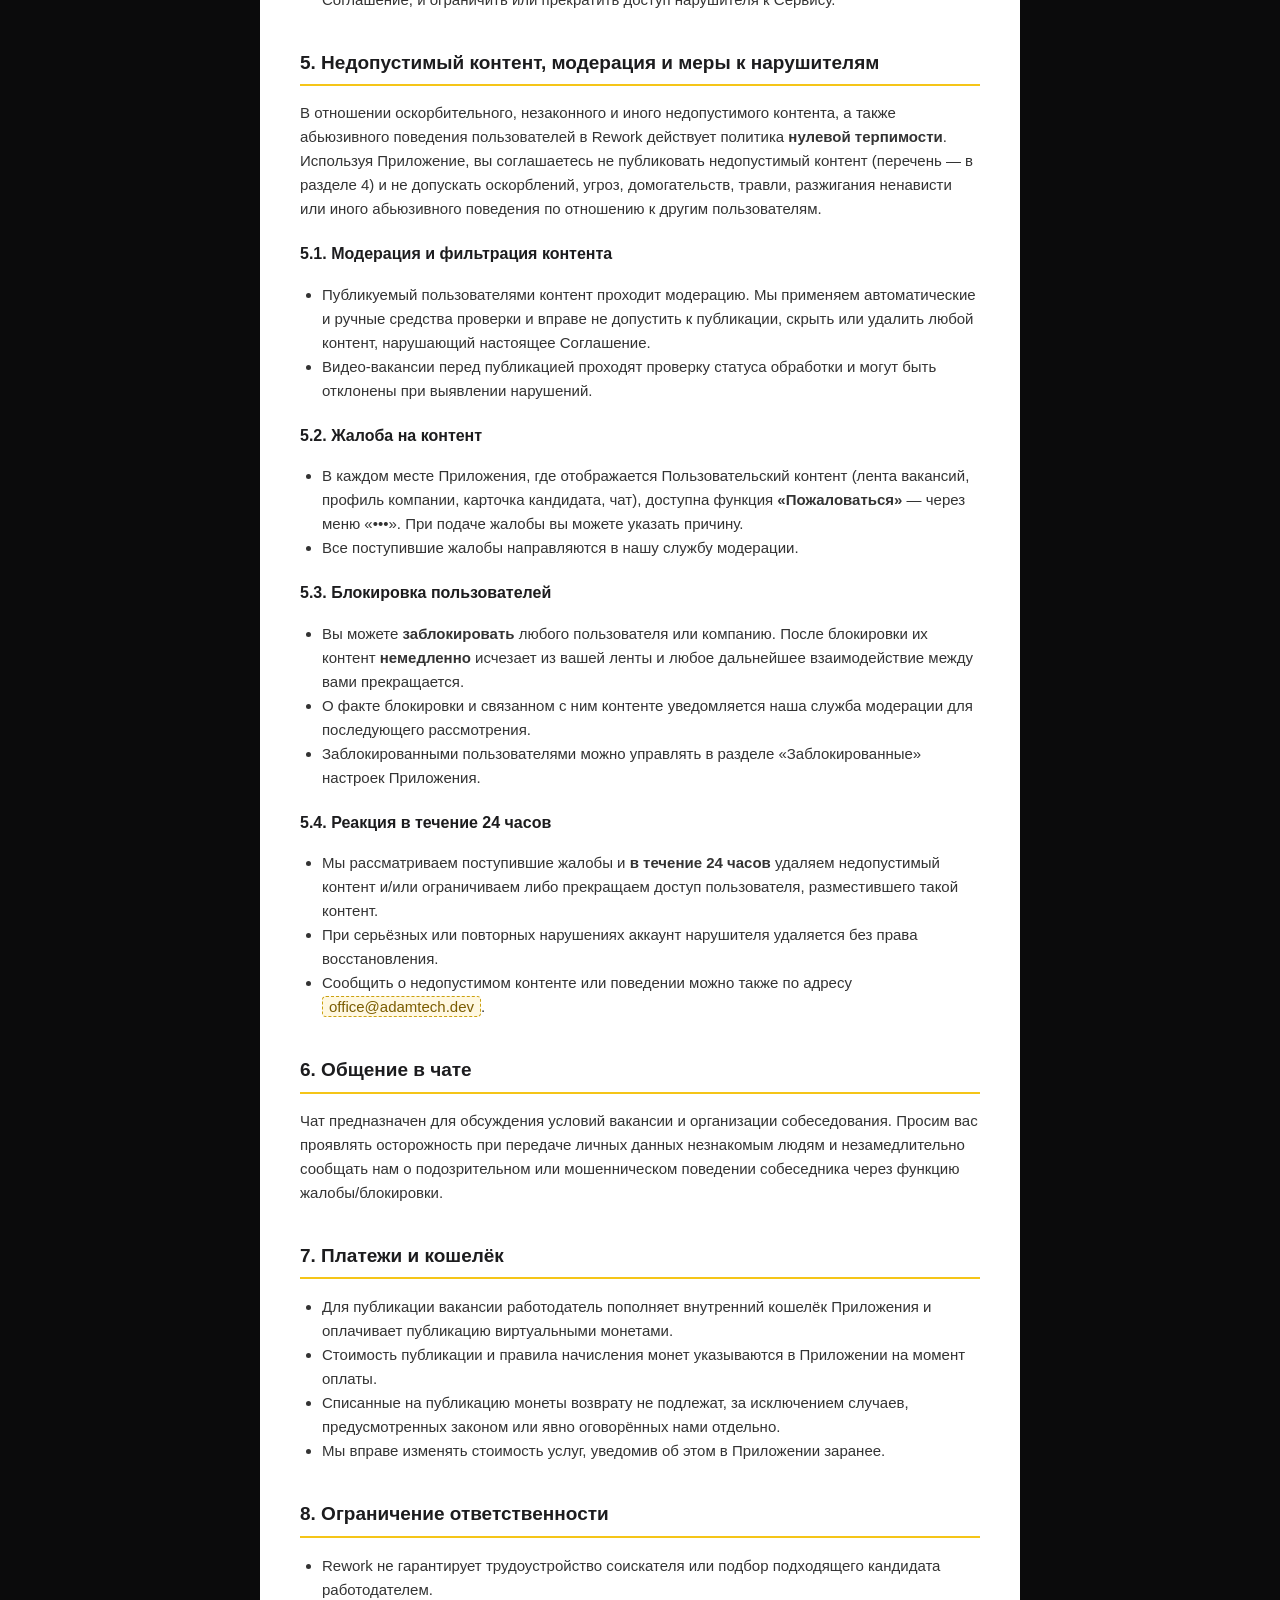
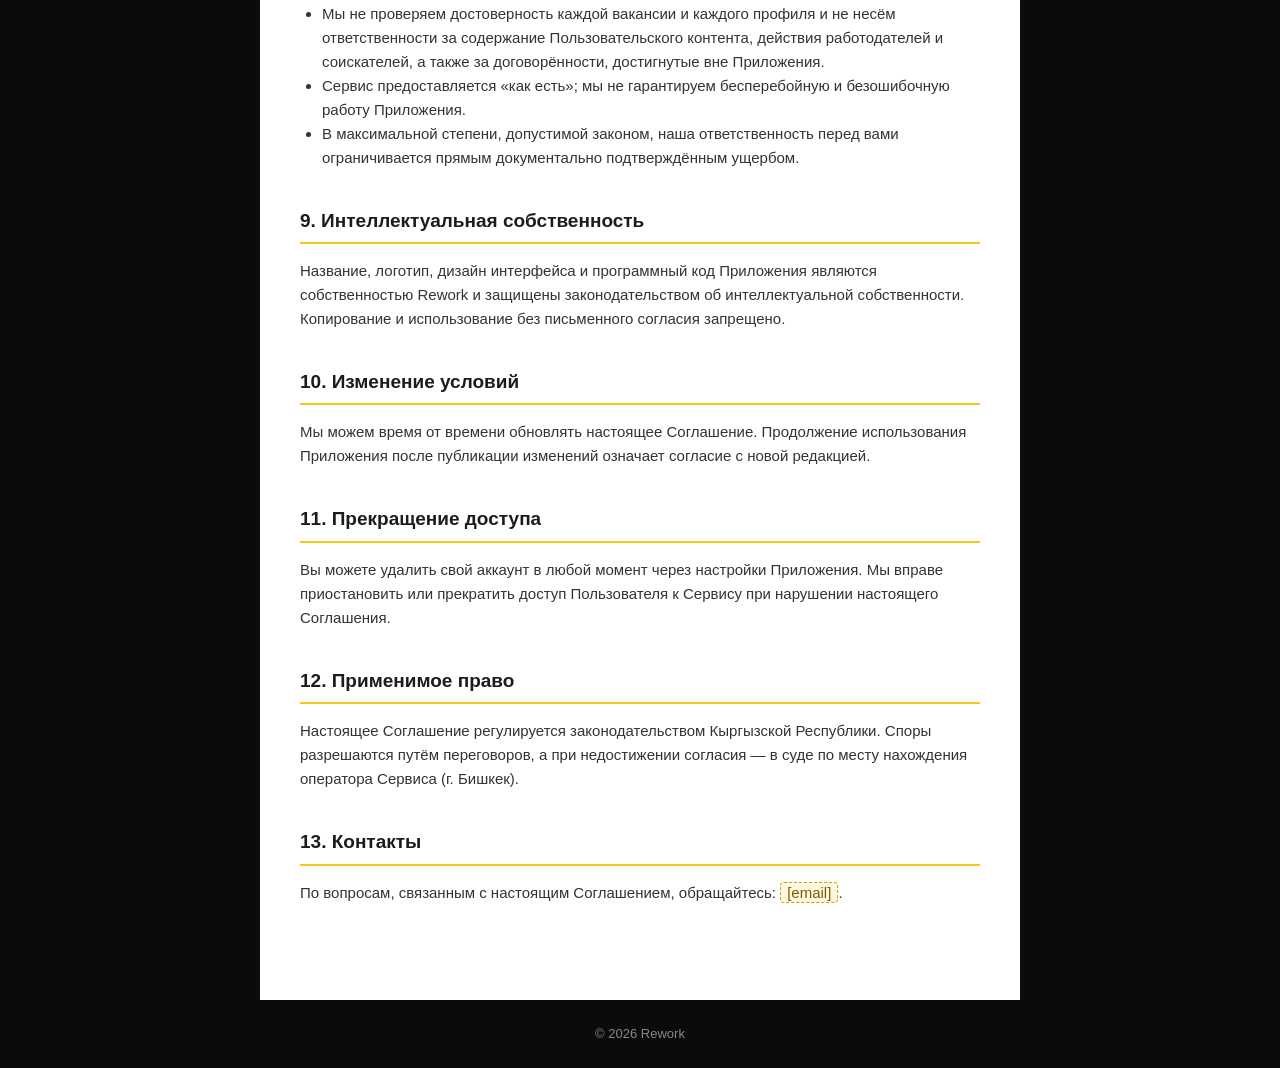
==== commit 824c2c8b: "Update terms-of-service.html" ====
--- a/terms-of-service.html
+++ b/terms-of-service.html
@@ -74,7 +74,7 @@
   <ul>
     <li>Мы рассматриваем поступившие жалобы и <strong>в течение 24 часов</strong> удаляем недопустимый контент и/или ограничиваем либо прекращаем доступ пользователя, разместившего такой контент.</li>
     <li>При серьёзных или повторных нарушениях аккаунт нарушителя удаляется без права восстановления.</li>
-    <li>Сообщить о недопустимом контенте или поведении можно также по адресу <span class="placeholder">[email]</span>.</li>
+    <li>Сообщить о недопустимом контенте или поведении можно также по адресу <span class="placeholder">office@adamtech.dev</span>.</li>
   </ul>
 
   <h2>6. Общение в чате</h2>
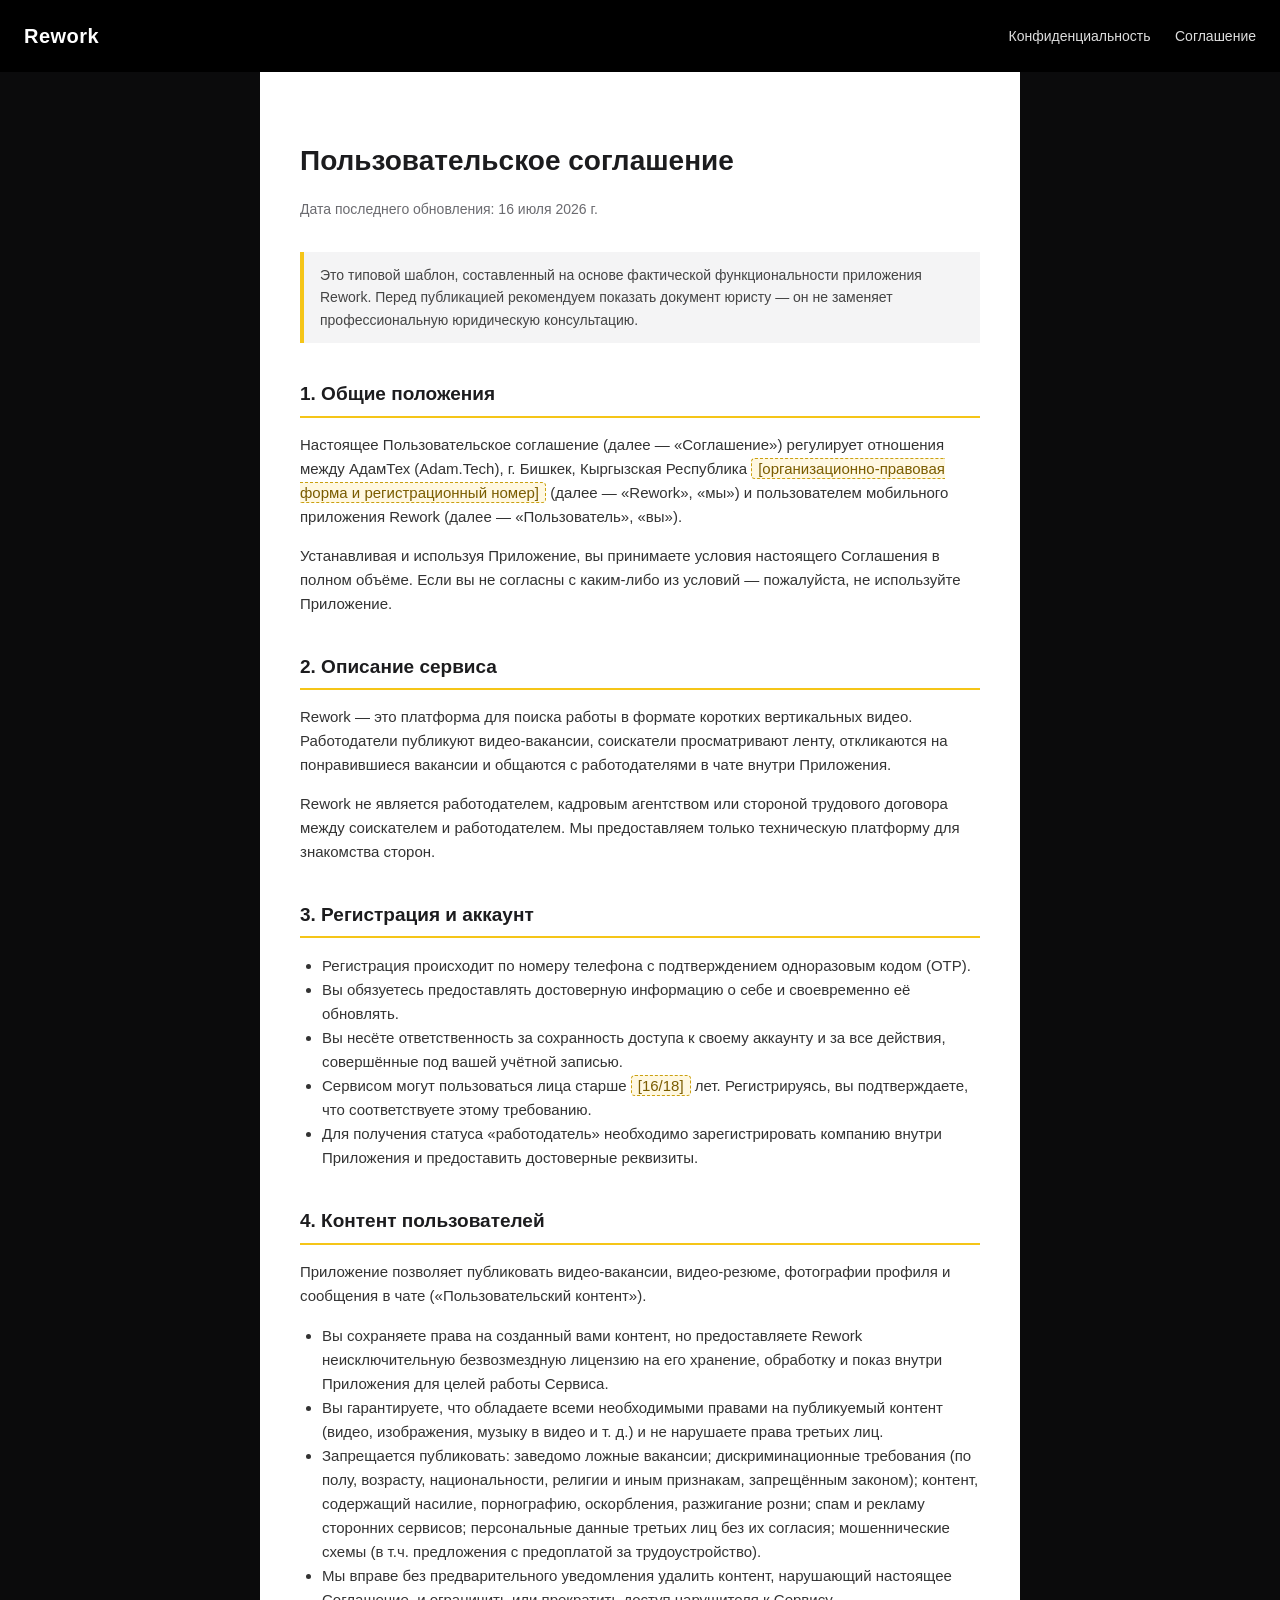
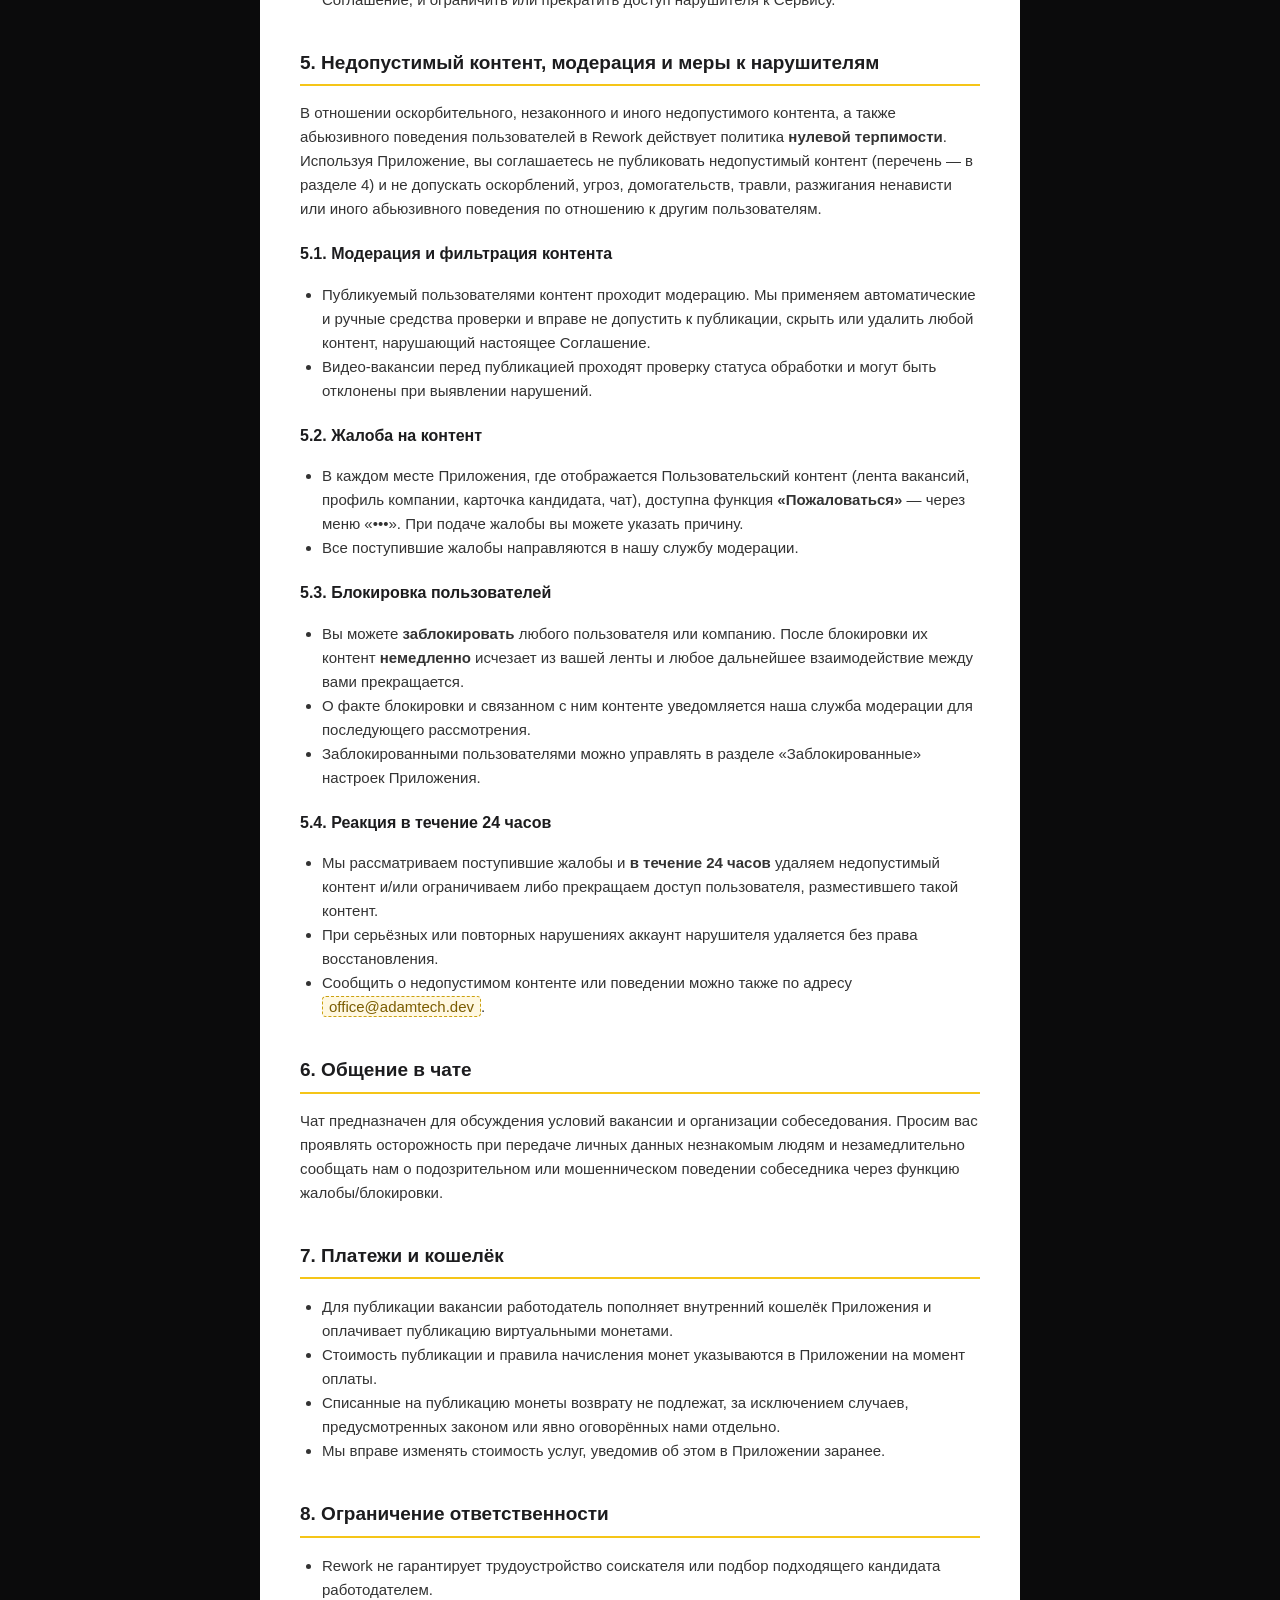
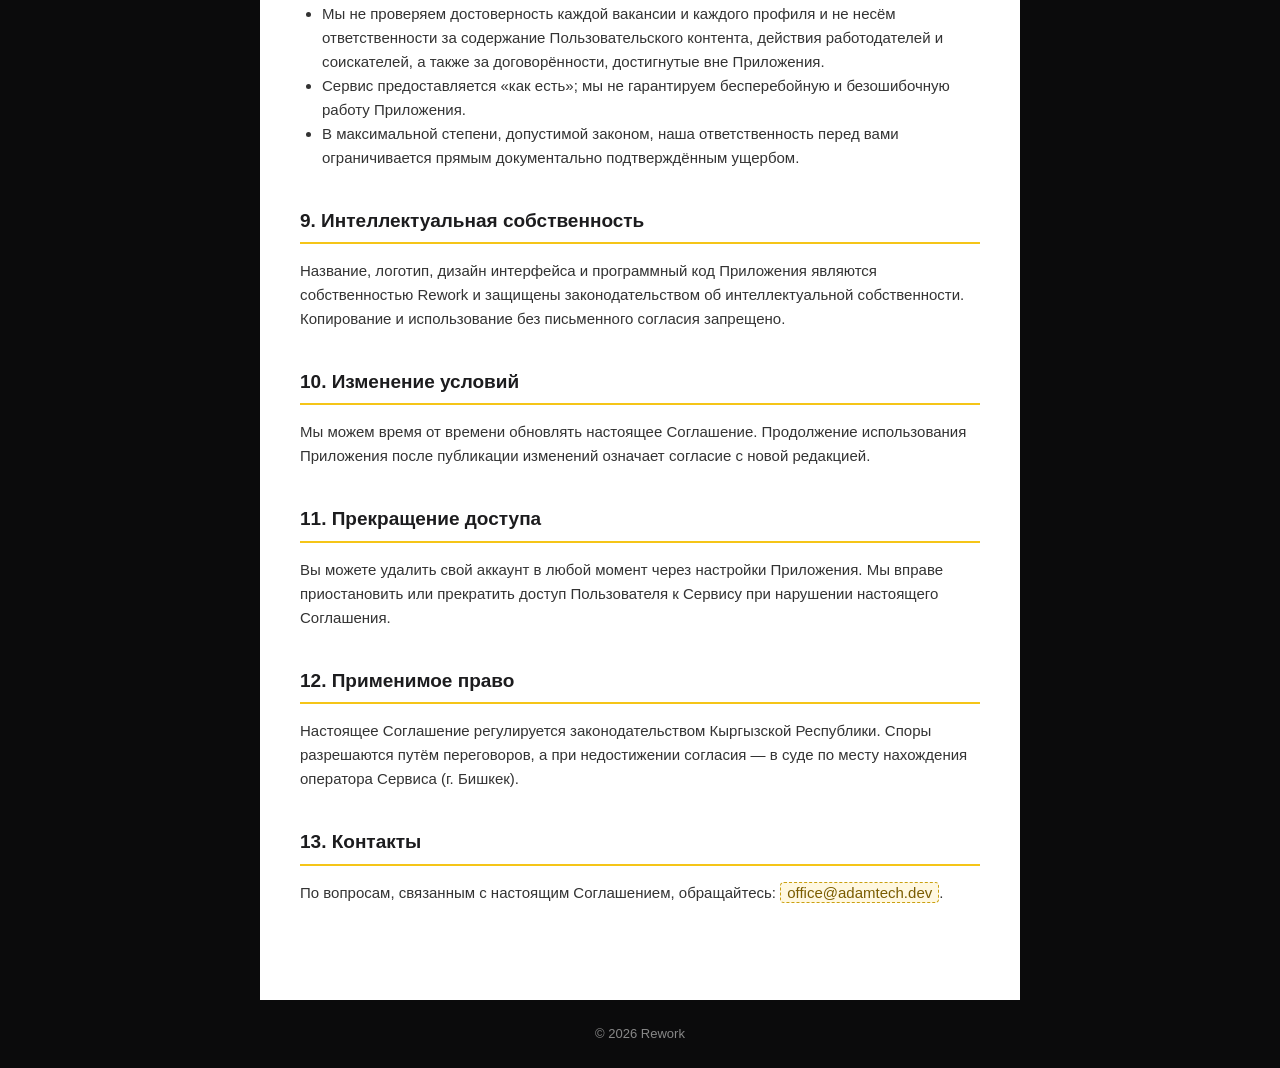
==== commit d717426b: "Update terms-of-service.html" ====
--- a/terms-of-service.html
+++ b/terms-of-service.html
@@ -109,7 +109,7 @@
   <p>Настоящее Соглашение регулируется законодательством Кыргызской Республики. Споры разрешаются путём переговоров, а при недостижении согласия — в суде по месту нахождения оператора Сервиса (г. Бишкек).</p>
 
   <h2>13. Контакты</h2>
-  <p>По вопросам, связанным с настоящим Соглашением, обращайтесь: <span class="placeholder">[email]</span>.</p>
+  <p>По вопросам, связанным с настоящим Соглашением, обращайтесь: <span class="placeholder">office@adamtech.dev</span>.</p>
 </main>
 <footer>&copy; <span id="year"></span> Rework</footer>
 <script>document.getElementById('year').textContent = new Date().getFullYear();</script>
